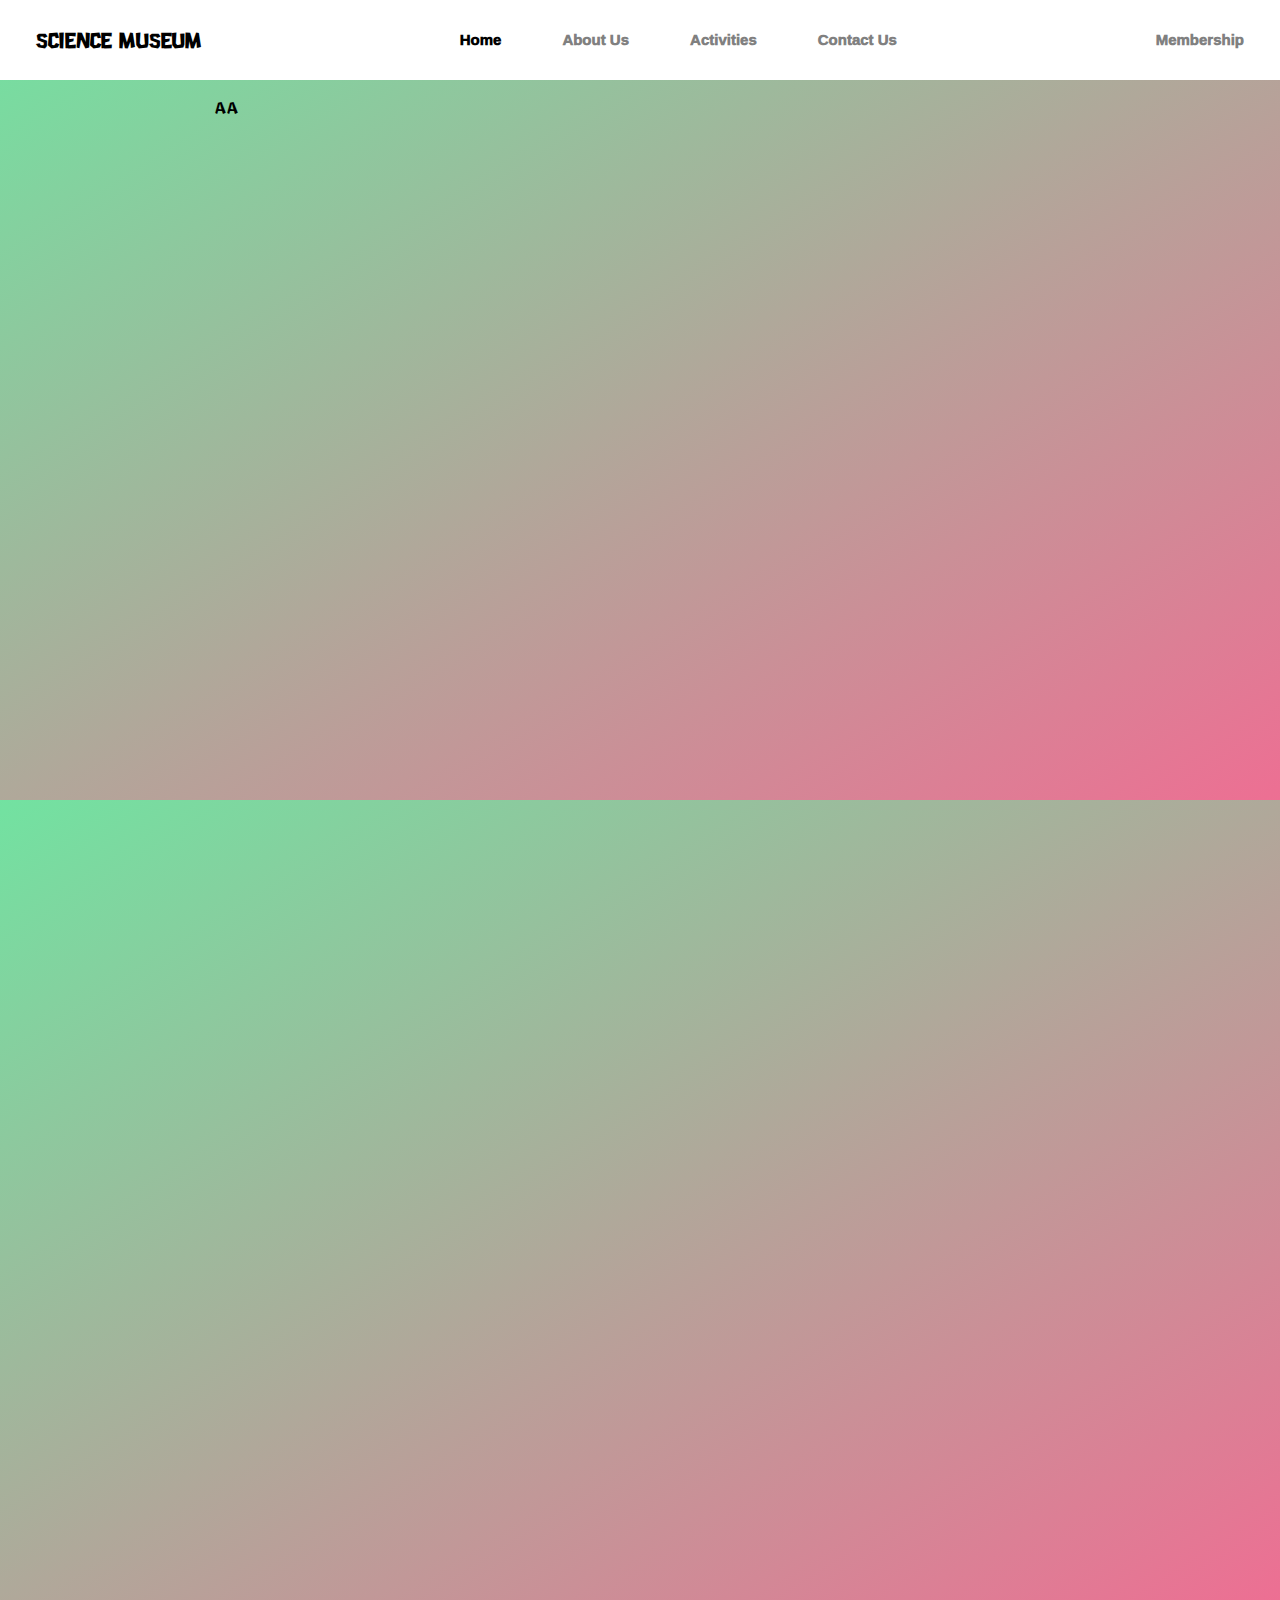
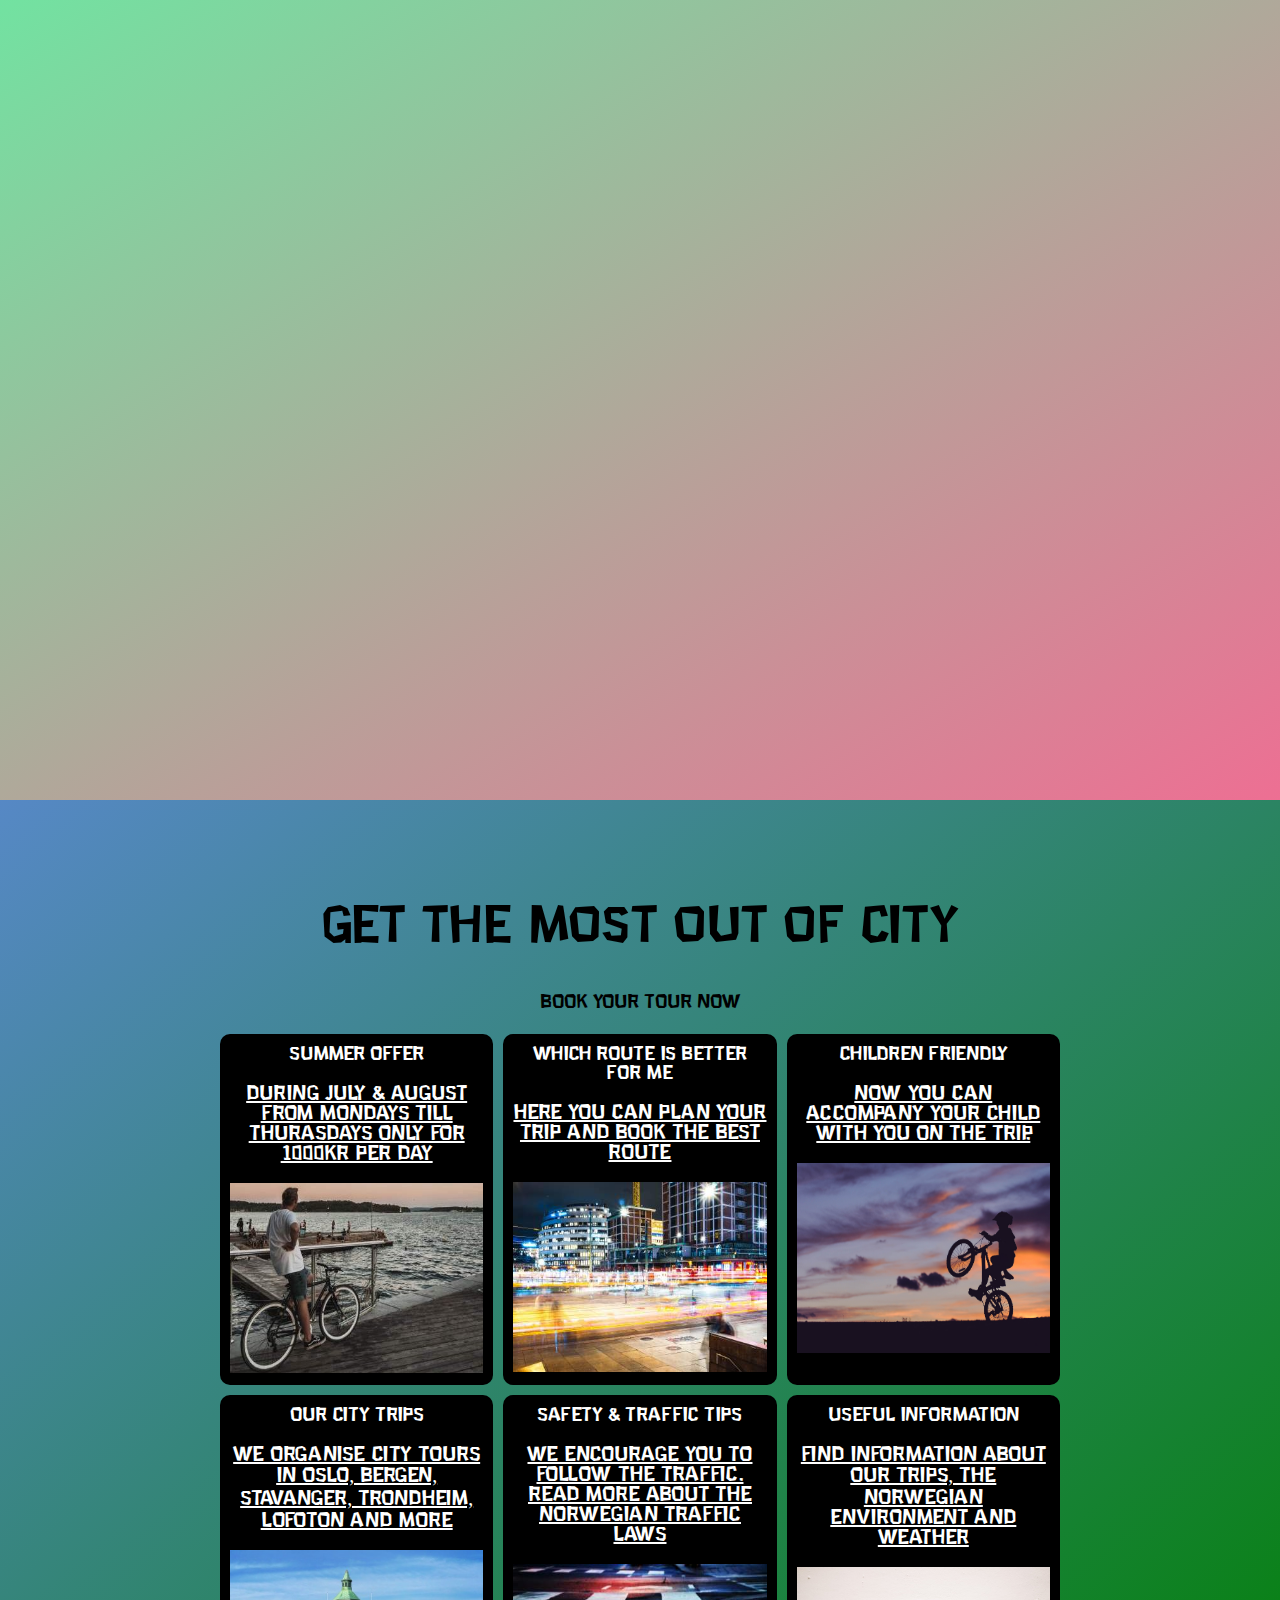
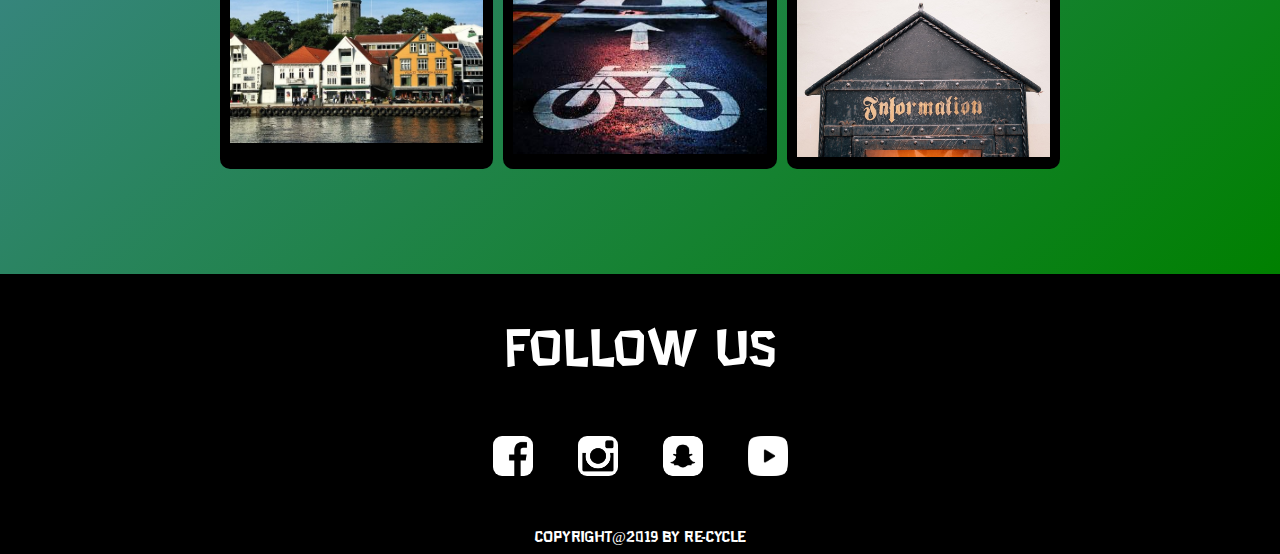
==== index.html @ 3f689591 "first commit" ====
<!DOCTYPE html>
<html lang="en">
	<head>
		<meta charset="UTF-8">
		<meta name="viewport" content="width=device-width, initial-scale=1.0">
		<meta name="keywords" content="Science Museum">
		<meta name="description" content="this is the home webpage for the website of Science Museum">
		<meta name="author" content="mohamed radwan">
		<title>Science Museum</title>
		<link rel="stylesheet" href="css/styles.css">

	</head>
	<body>
		<!-- Nav -->
		<nav class="navbar">
			<a href="#" class="left-items">Science Museum</a>
			<a href="#" class="active_item">Home</a>
			<a href="about.html">About Us</a>
			<a href="activities.html">Activities</a>
			<a href="contact.html">Contact Us</a>
			<a class="right-items" href="routes.html">Membership</a>
		</nav>
		<main>
		<!-- Main Body-->
		<section class="main-welcome">
			<div class="content-wrap">
				aa
			</div>
		</section>
		<section class="main-content-top">
			<div class="content-wrap">
			</div>
		</section>
		<section class="main-content-bottom">
			<div class="content-wrap">
			</div>
		</section>

		<section class="main-programs">
			<div class="content-wrap">
				<h2>Get the most out of city</h2>
				<h3>Book your Tour Now</h3>
				<div class="res-column">
					<div class="columns">
						<h3>Summer Offer</h3>
						<a href="">
							<div>
								<p>During July & August From Mondays till Thurasdays only for 1000kr per day</p>
							</div>

							<img class="home_image" src="img/pictures/discover_oslo.jpg">
						</a>
					</div>
					<div class="columns">
						<h3>Which Route is better for me</h3>
						<a href="">
							<div>
								<p>Here you can plan your trip and book the best route</p>
							</div>
							<img class="home_image" src="img/pictures/oslo.jpg">
						</a>
					</div>
					<div class="columns">
						<h3>Children Friendly</h3>
						<a href="">
							<div>
								<p>Now you can accompany your child with you on the trip.</p>
							</div>

							<img class="home_image" src="img/pictures/child.jpg">
						</a>
					</div>
					<div class="columns">
						<h3>Our City Trips</h3>
						<a href="">
							<div>
								<p>We organise city tours in Oslo, Bergen, Stavanger, Trondheim, Lofoton and more</p>
							</div>

							<img class="home_image" src="img/pictures/stavanger.jpeg">
						</a>
					</div>
					<div class="columns">
						<h3>Safety & Traffic Tips</h3>
						<a href="">
							<div>
								<p>We encourage you to follow the traffic. Read more about the norwegian traffic laws</p>
							</div>
							<img class="home_image" src="img/pictures/bike_lane.jpg">
						</a>
					</div>
					<div class="columns">
						<h3>Useful Information</h3>
						<a href="">
							<div>
								<p>Find information about our trips, the norwegian environment and weather</p>
							</div>
							<img class="home_image" src="img/pictures/info.jpeg">
						</a>
					</div>
				</div>
			</div>
		</section>
		<!-- Footer  -->
		<footer>
			<div class="content-wrap">
				<h2>Follow us</h2>
				<div class="contacts">
					<a href="#"><img class="social_media" src="img/graphics/Social/flogo-RBG-Wht-1024.png"></a>
					<a href="#"><img class="social_media" src="img/graphics/Social/instagram.png"></a>
					<a href="#"><img class="social_media" src="img/graphics/Social/snapchat.png"></a>
					<a href="#"><img class="social_media" src="img/graphics/Social/youtube.png"></a>
				</div>
				<p class="copyright">Copyright@2019 by Re-Cycle</p>
			</div>
		</footer>
	</body>
</html>
---- css/styles.css ----
/* color palette
#ED6F93 - purple
#72E2A1 - Light Green 
#E0C771 - Yellow
#D09C7A - Dark Yellow
#839977 - Dark Green
#403353 - Violet
#FFFFFF - White
#000000 - Black
#808080 - Gray
 */

/* fonts */
@font-face{
	font-family:"science-project";
	src:url("../fonts/SCIEP___.TTF");
}

/* global */
html {
	box-sizing: border-box;
}
body {
	font-family: "science-project";
	margin: 0;
}
h1, h2, h3{

	font-family:"science-project";
	font-weight: 50; 
	margin-top: 0;
	color:#000000;
	opacity: 1;
}
.main_background .content-wrap h1, .main_background .content-wrap h2, .main_background .content-wrap h3 {
	color:#000000;
	margin-top: 50px;
	/*-webkit-text-stroke-width: 1px;
	-webkit-text-stroke-color: #FFFFFF;*/
}

h1 {
	font-size: 80px;
}
h2{
	font-size:50px;
	text-align:center;
}
*, *:before, *:after {
	box-sizing: inherit;
}
a {
	color:#93989C;
}
a:hover {
	color:#FFFFFF;
	text-decoration: none;
}
.default_anchor{
	color:#1314B8;
}
.default_anchor:hover{
	text-decoration: none;
	color:#1314B8;

}
.content-wrap {
	max-width: 950px;
	margin: 0 auto;
	padding: 100px 50px;
	overflow: hidden;
}

/* Nav */
.navbar  {
	text-align: center;
	position: fixed;
	width: 100%;
	height:80px;
	background:#FFFFFF;
	padding:8px;
}
.navbar a {
	display: inline-block;
	padding: 15px 20px;
	text-decoration: none;
	font-weight: 1000;
	font-family: Helvetica;
	color:#808080;
	font-size:15px;
	margin:8px;
}
.navbar .right-items {
	text-align:right;
	float:right;
	color:#808080;

}
.navbar .left-items {
	text-align:left;
	float:left;
	color:#000000;
	font-family:"science-project";
	font-size:20px;

}
.navbar a:hover, .navbar .active_item{
	color:#000000;
}

/*
.background-welcome {
	height:800px;
	background:#000000;
	border:1px solid white;
}

.background-welcome .circle2 {
text-align:center;
border:2px solid #403353;
height:500px;
width:500px;
margin-top:400px;
}
.background-welcome .circle1 {
border:2px solid #ED6F93;
height:30px;
width:30px;
margin-top:450px;
}
.background-welcome .circle3 {
border:2px solid #72E2A1;
height:100px;
width:120px;
margin-top:500px;
}
*/
/*
.background-welcome .circle1, .background-welcome .circle2, .background-welcome .circle3{
display:inline-block;
border-radius:50%;
padding:20px;
-webkit-border-radius: 50%;
-moz-border-radius: 50%;
-webkit-animation-name: example; 
-webkit-animation-duration: 4s; 
animation-name: example;
animation-duration: 10s;
animation-iteration-count: infinite;
}


@-webkit-keyframes example {
0%   {background-color:red; left:0px; top:0px;}
25%  {background-color:yellow; left:200px; top:0px;}
50%  {background-color:blue; left:200px; top:200px;}
75%  {background-color:green; left:0px; top:200px;}
100% {background-color:red; left:0px; top:0px;}
}


@keyframes example {
0%   {opacity:1;}
100% {margin-top:0px; opacity:0; width:0px; height:0px}

} 
 */
/*
.background-welcome .center{
	width:800px;
	margin:auto;
	height:100%;
	background:white;
}
.background-welcome .circle1, .background-welcome .circle2, .background-welcome .circle3 {
	display:inline-block;
	background:yellow;	
	border-radius:50%;
	-webkit-border-radius: 50%;
	-moz-border-radius: 50%;
	-webkit-animation: growUp 7s 1.5s; 
	-moz-animation: growUp 7s 1.5s;
	-ms-animation: growUp 7s 1.5s;
	-o-animation: growUp 7s 1.5s;
	animation: growUp 7s 1.5s;
	animation-iteration-count: infinite;
}
@-webkit-keyframes growUp {   
	0%  { -webkit-transform: scale(0); }
	100% { -webkit-transform: scale(1); }
}

@-moz-keyframes growUp {
	0%  { -moz-transform: scale(0); }
	100% { -moz-transform: scale(1); }
}

@-o-keyframes growUp {
	0%  { -o-transform: scale(0); }
	100% { -o-transform: scale(1); }
}

@-ms-keyframes growUp {
	0%  { -ms-transform: scale(0); }
	100% { -ms-transform: scale(1); }
}

@keyframes growUp {
	0%  { transform: scale(0); }
	100% { transform: scale(1); }
}
*/

.main-welcome, .main-content-top, .main-content-bottom{
	background:linear-gradient(to bottom right , #72E2A1, #ED6F93);
	height:800px;
}

/* header and footer */
header, footer {
	background:#000000;
	color:#586063;
	font-size: 18px;
	text-align:center;
}
footer h2{
	color:#FFFFFF;
}
header {
	padding-top: 30px;
}
footer a{
	font-weight:800;
}
footer .content-wrap{
	height:280px;
	padding:50px;
}
.contacts a {
	padding: 10px;
	display: inline-block;
}
.social_media{
	height:40px;
	width:40px;
	border-radius: 9px;
	margin:10px;
}
.social_media:hover{
	background:green;
	border:1px solid green;
}
.copyright{
	font-size:15px;
	padding-top:15px;
	color:#FFFFFF;
}

/* main background */
.main_background {
	background: url(../img/pictures/bg_image.jpeg) no-repeat center center fixed;
	height:800px;
	-webkit-background-size: cover;
	-moz-background-size: cover;
	-o-background-size: cover;
	background-size: cover;
}
.main_background .content-wrap {
	text-align:left;
}

/* main body */
.columns a:hover{
	color:#FFFFFF;
	text-decoration:none;
}
.columns a {
	color:#FFFFFF;
	text-decoration:underline;
}
.columns h3{
	color:#FFFFFF;
}
#set_space_about_us{
	margin-top:100px;
}
.main-programs .content-wrap p{
	font-size:20px;
}
.home_image, iframe{
	width:100%;
	min-height:190px;
}
.columns{
	background:#000000;	
	padding:10px;
	max-height: 700px;
	min-width:250px;
	margin: 5px;
	max-width:280px;
	justify-content:center;
	border-radius:10px;
}
/* Adjusting the heights of all the divs. References:https://stackoverflow.com/questions/29587980/responsive-equal-height-columns-in-rows-with-css3-html5-only */
.res-column{
	display: flex;
	-webkit-flex-wrap: wrap;
	-ms-flex-wrap: wrap;
	flex-wrap: wrap;
	align-items: stretch;
	justify-content: center;

}
.main-programs {
	/*background: #5688C5;*/
	background-image: linear-gradient(to bottom right , #5688C5, green);
	text-align: center;
}
.main-programs input, .main-programs textarea {
	width: 50%;
	padding: 15px 15px;
	margin: 5px 0;
	border: 2px solid #5688C5;
	font-size: 15px;
	border-radius: 5px;
	color:#000000;
	font-weight:bold;
	background:#FFFFFF;
	max-width:430px;
}
.main-programs input[type="text"]:hover, .main-programs textarea:hover {
	border:2px solid #000000;
}
.main-programs .content-wrap {
	/*background-image: linear-gradient(to bottom right, #5688C5, green);*/
	/*background: #5688C5;*/
	opacity:100%;
}

.main-programs [type="submit"] {
	background:#000000;
	color: #FFFFFF;
	font-size: 20px;
	border:2px solid #000000;

}
.main-programs [type="submit"]:active, .main-programs [type="submit"]:hover {
	border: 2px solid #5688C5;
}

.main-programs input:focus::-webkit-input-placeholder { 
	color:transparent; 
}
.main-programs input:focus:-moz-placeholder { 
	color:transparent; 
}



/* Media queries */
@media (max-width: 600px){
	.main-programs input, .main-programs textarea {
		width: 90%;
	}
	.main_background{
		/*background: url(../img/pictures/background_sm.jpg) no-repeat fixed;
		background-size:100% 100%;*/
	}
}
@media (min-width:601px) and (max-width:1100px) {
	.columns{
		width:40%;
		display:inline-block;

	}
	.main-programs input, .main-programs textarea {
		width: 70%;
	}
	.main_background{
		/*background: url(../img/pictures/background_md.jpg) no-repeat fixed;
		background-size:100% 100%;*/
	}
}
@media (min-width:1101px){
	.columns{
		flex:1;
	}
	.three-column{
		display: flex;
	}
	.main_background{
		/*background: url(../img/pictures/background_lg.jpg) no-repeat fixed;
		background-size:100% 100%;*/
	}
}
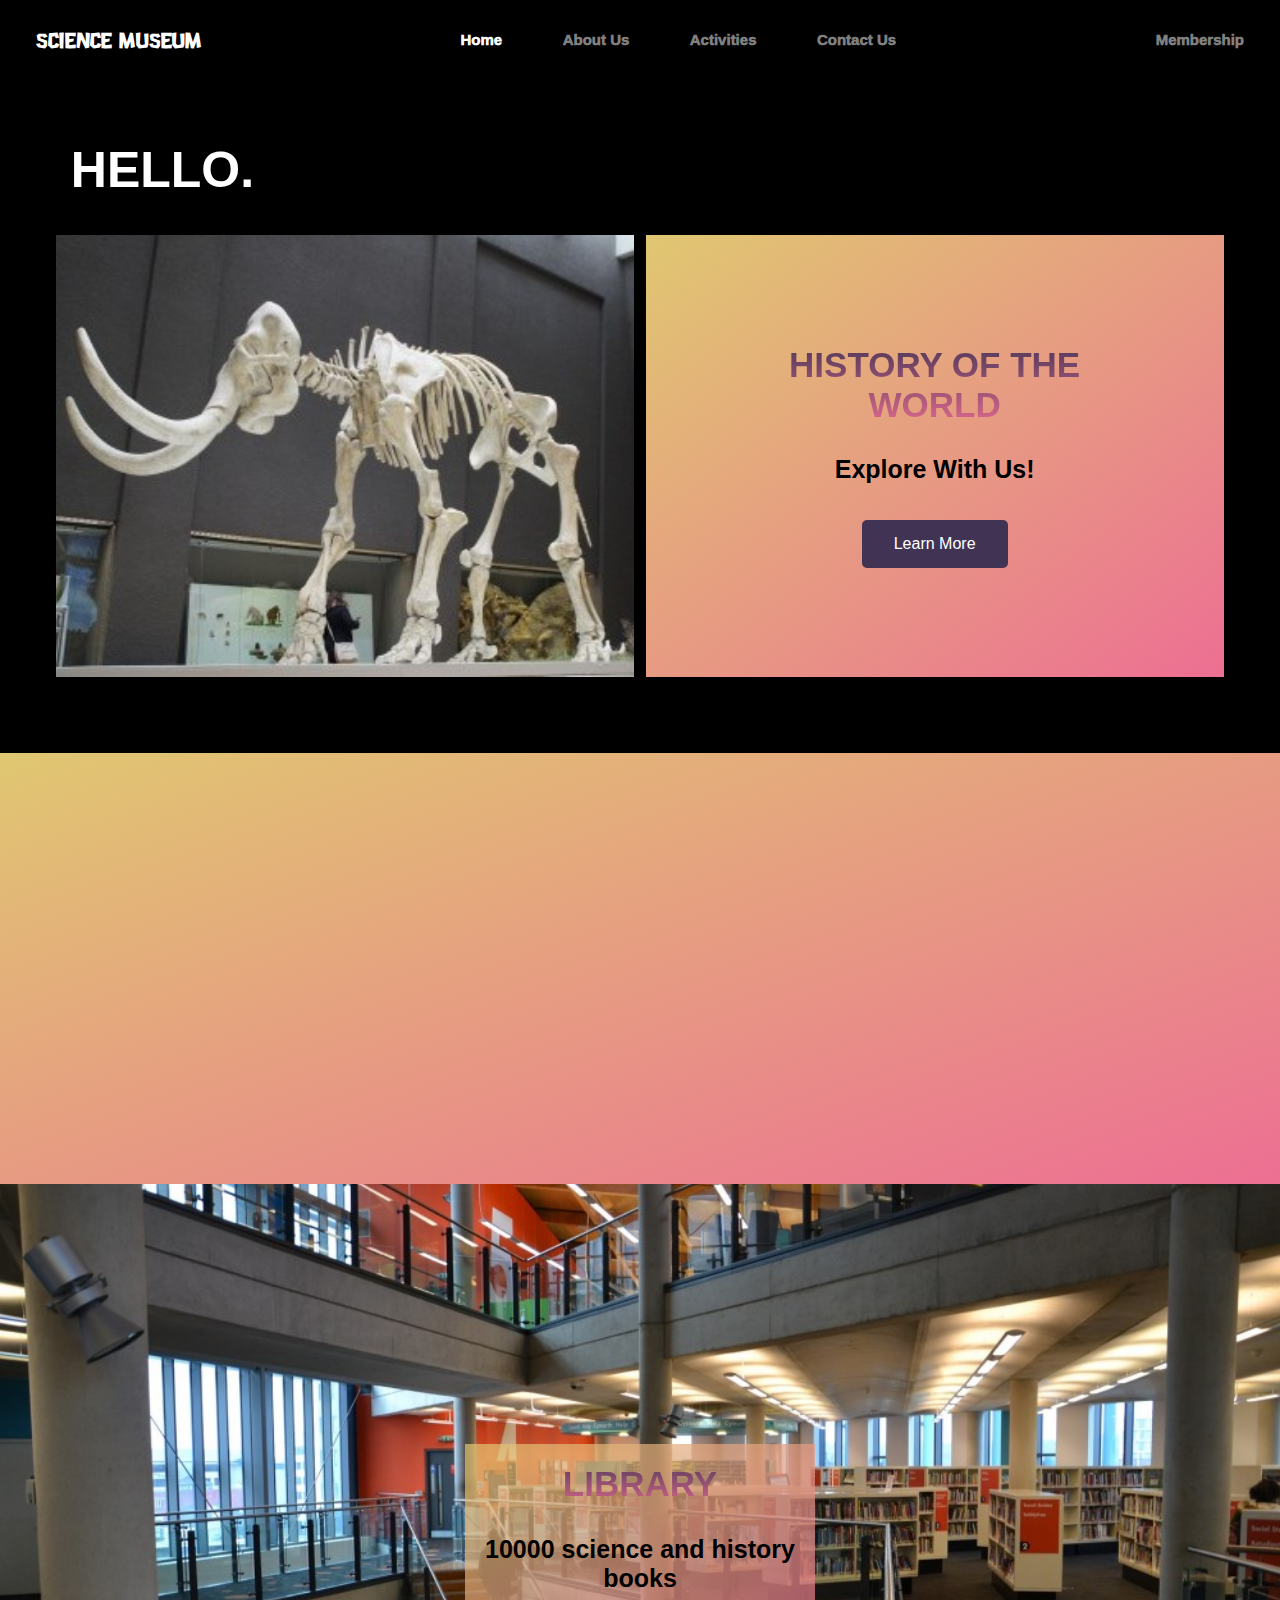
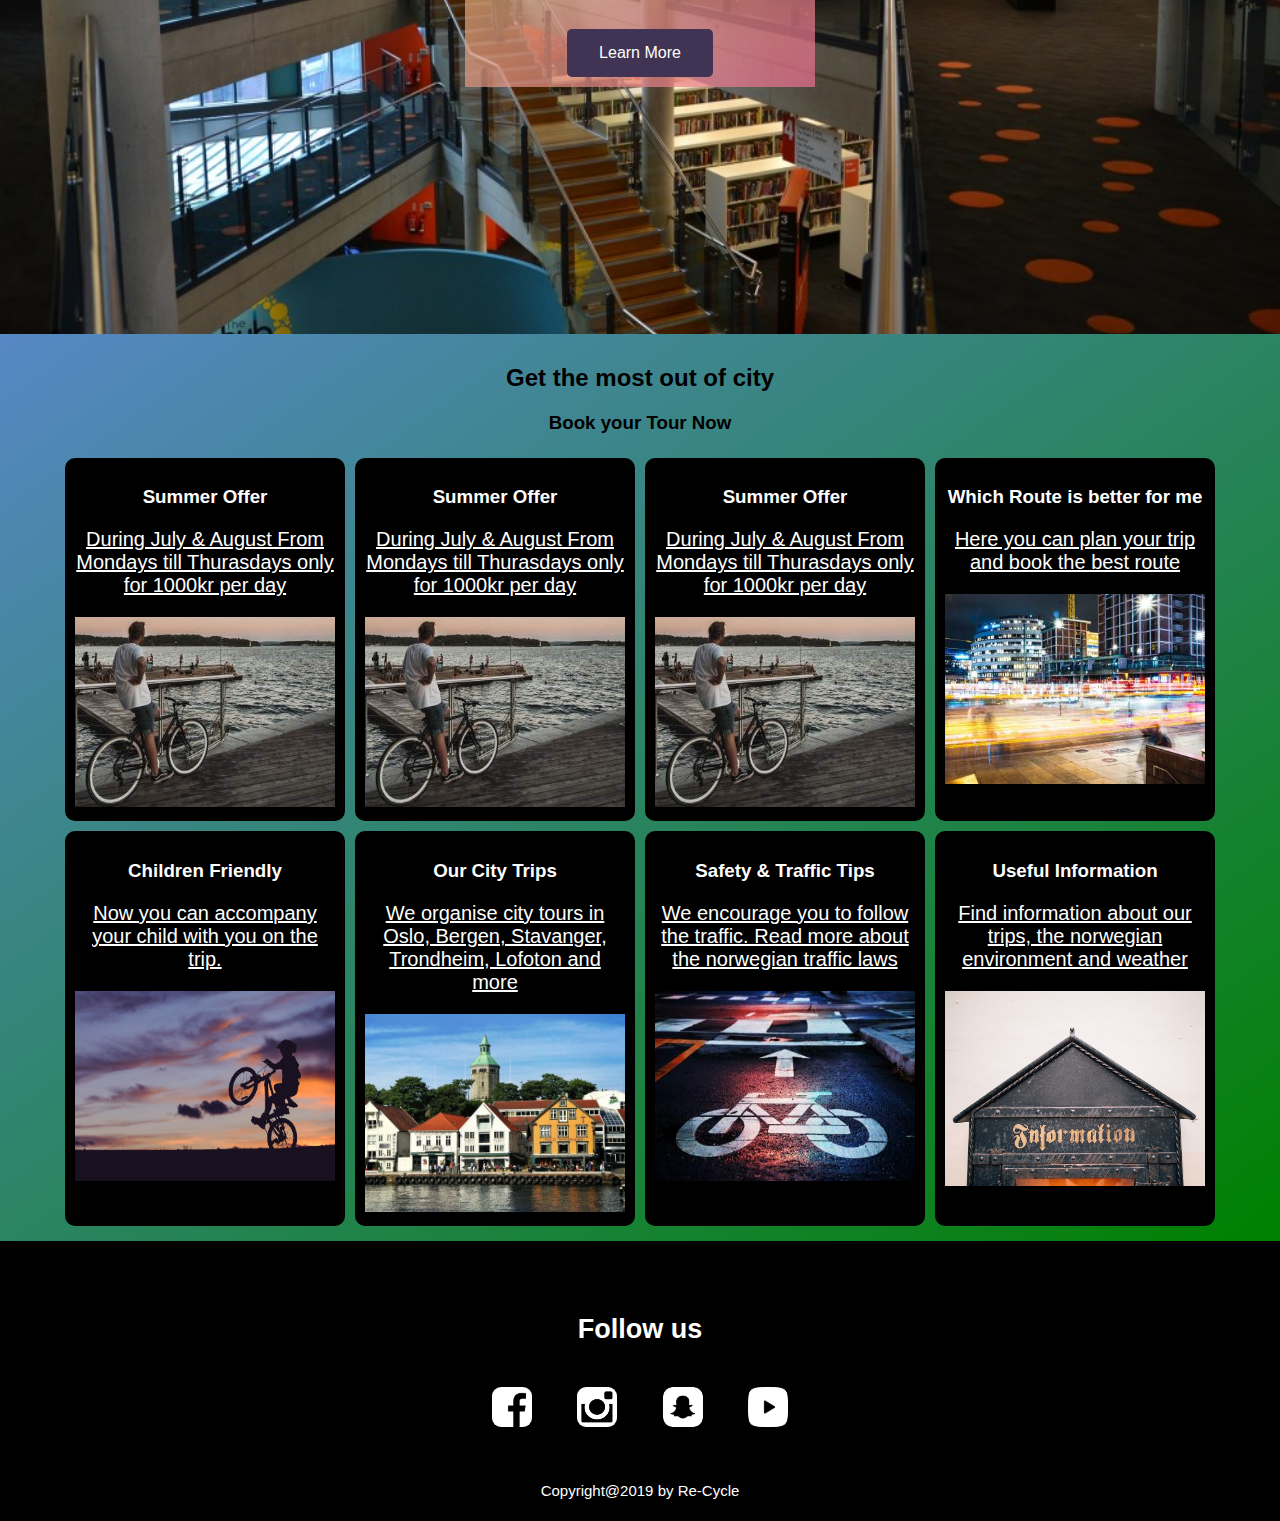
==== commit b5f70c94: "finishing index.html" ====
--- a/index.html
+++ b/index.html
@@ -24,23 +24,91 @@
 		<!-- Main Body-->
 		<section class="main-welcome">
 			<div class="content-wrap">
-				aa
+				<div class="top-top">
+					<h1>HELLO.</h1>
+				</div>
+				<div class="flex-content">
+					<div class="left-top">
+						<img class="left-top-img" src="./img/pictures/mammoth.jpg"alt="mammoth"/>
+					</div>
+					<div class="right-top">
+						<h1>History of the world</h1>
+						<h2>Explore With Us!</h2>
+						<button>Learn More</button>
+					</div>
+				</div>
 			</div>
 		</section>
-		<section class="main-content-top">
+		<section class="main-content-middle">
 			<div class="content-wrap">
+				<div class="flex-content">
+					<div class="hover-top-left left-top">	
+						<div class="hover-text">
+							<h1>History of the world</h1>
+							<h2>Explore With Us!</h2>
+							<button>Learn More</button>
+						</div>
+					</div>
+					<div class="hover-top-right right-top">
+						<div class="hover-text">
+							<h1>History of the world</h1>
+							<h2>Explore With Us!</h2>
+							<button>Learn More</button>
+						</div>
+					</div>
+				</div>	
+				<div class="flex-content">
+					<div class=" hover-bottom-left left-top">	
+						<div class="hover-text">
+							<h1>History of the world</h1>
+							<h2>Explore With Us!</h2>
+							<button>Learn More</button>
+						</div>
+					</div>
+					<div class="hover-bottom-right right-top">					
+						<div class="hover-text">
+							<h1>History of the world</h1>
+							<h2>Explore With Us!</h2>
+							<button>Learn More</button>
+						</div>
+					</div>
+				</div>
 			</div>
 		</section>
 		<section class="main-content-bottom">
 			<div class="content-wrap">
+				<div class="img-banner">
+					<h1>Library</h1>
+					<h2>10000 science and history books</h2>
+					<button>Learn More</button>
+				</div>
 			</div>
 		</section>
-
 		<section class="main-programs">
 			<div class="content-wrap">
 				<h2>Get the most out of city</h2>
 				<h3>Book your Tour Now</h3>
 				<div class="res-column">
+					<div class="columns">
+						<h3>Summer Offer</h3>
+						<a href="">
+							<div>
+								<p>During July & August From Mondays till Thurasdays only for 1000kr per day</p>
+							</div>
+
+							<img class="home_image" src="img/pictures/discover_oslo.jpg">
+						</a>
+					</div>
+					<div class="columns">
+						<h3>Summer Offer</h3>
+						<a href="">
+							<div>
+								<p>During July & August From Mondays till Thurasdays only for 1000kr per day</p>
+							</div>
+
+							<img class="home_image" src="img/pictures/discover_oslo.jpg">
+						</a>
+					</div>
 					<div class="columns">
 						<h3>Summer Offer</h3>
 						<a href="">
--- a/css/styles.css
+++ b/css/styles.css
@@ -15,36 +15,19 @@
 	font-family:"science-project";
 	src:url("../fonts/SCIEP___.TTF");
 }
-
+/* Variables */
+
+:root {
+	--yellow-transparent:rgba(224, 199, 113,0.7);
+	--pink-transparent:rgba(237, 111, 147, 0.7);
+}
 /* global */
 html {
 	box-sizing: border-box;
 }
 body {
-	font-family: "science-project";
+	font-family: "Helvetica";
 	margin: 0;
-}
-h1, h2, h3{
-
-	font-family:"science-project";
-	font-weight: 50; 
-	margin-top: 0;
-	color:#000000;
-	opacity: 1;
-}
-.main_background .content-wrap h1, .main_background .content-wrap h2, .main_background .content-wrap h3 {
-	color:#000000;
-	margin-top: 50px;
-	/*-webkit-text-stroke-width: 1px;
-	-webkit-text-stroke-color: #FFFFFF;*/
-}
-
-h1 {
-	font-size: 80px;
-}
-h2{
-	font-size:50px;
-	text-align:center;
 }
 *, *:before, *:after {
 	box-sizing: inherit;
@@ -65,10 +48,9 @@
 
 }
 .content-wrap {
-	max-width: 950px;
+	max-width: 1200px;
 	margin: 0 auto;
-	padding: 100px 50px;
-	overflow: hidden;
+	padding: 10px 10px;
 }
 
 /* Nav */
@@ -77,7 +59,7 @@
 	position: fixed;
 	width: 100%;
 	height:80px;
-	background:#FFFFFF;
+	background:#000000;
 	padding:8px;
 }
 .navbar a {
@@ -99,121 +81,176 @@
 .navbar .left-items {
 	text-align:left;
 	float:left;
-	color:#000000;
+	color:#FFFFFF;
 	font-family:"science-project";
 	font-size:20px;
-
 }
 .navbar a:hover, .navbar .active_item{
+	color:#FFFFFF;
+}
+
+
+/* color palette
+#ED6F93 - purple
+#72E2A1 - Light Green 
+#E0C771 - Yellow
+#D09C7A - Dark Yellow
+#839977 - Dark Green
+#403353 - Violet
+#FFFFFF - White
+#000000 - Black
+#808080 - Gray
+ */
+
+
+
+/* main-welcome section */
+.main-welcome{
+	background:#000000;
+	padding-bottom:60px;
+}
+.main-welcome .content-wrap {
+	background:#000000;	
+	padding:10px;
+	padding-top:120px;
+
+}
+.main-welcome .content-wrap .flex-content, .main-content-middle .content-wrap .flex-content {
+	display:flex;
+}
+.main-welcome .content-wrap .top-top {
+	margin:0.49%;	
+	background:000000;
+	max-height:200px;
+	width:99%;
+}
+.left-top {
+	background:linear-gradient(to bottom right , #E0C771, #ED6F93);
+	width:49%;
+	float:left;
+	margin:0.49%;
+	margin-top:0;
+}
+.right-top {
+	background:linear-gradient(to bottom right , #E0C771, #ED6F93);
+	width:49%;
+	float:right;
+	margin:0.49%;
+	margin-top:0;
+	text-align:center;
+}
+.main-welcome .content-wrap .top-top h1{
+	padding:15px;
+	font-size:50px;
+	margin:0px;
+	color:#FFFFFF;
+	font-family:Helvetica;
+	font-weight:bold;
+	padding-bottom:30px;
+
+}
+.main-welcome .content-wrap .top-top h2, .main-welcome .content-wrap .right-top h2, .main-content-bottom .content-wrap .img-banner h2, .hover-text h2 {
+	font-size:25px;
+	text-align:center;
+	font-family:Helvetica;
+	font-weight:bold;
+	padding-bottom:15px;
+}
+.main-welcome .content-wrap .top-top h2{
+	color:#FFFFFF;
+}
+
+.main-welcome .content-wrap .right-top h2, .main-content-botttom .content-wrap .img-banner h2{
 	color:#000000;
 }
 
-/*
-.background-welcome {
-	height:800px;
-	background:#000000;
-	border:1px solid white;
-}
-
-.background-welcome .circle2 {
-text-align:center;
-border:2px solid #403353;
-height:500px;
-width:500px;
-margin-top:400px;
-}
-.background-welcome .circle1 {
-border:2px solid #ED6F93;
-height:30px;
-width:30px;
-margin-top:450px;
-}
-.background-welcome .circle3 {
-border:2px solid #72E2A1;
-height:100px;
-width:120px;
-margin-top:500px;
-}
-*/
-/*
-.background-welcome .circle1, .background-welcome .circle2, .background-welcome .circle3{
-display:inline-block;
-border-radius:50%;
-padding:20px;
--webkit-border-radius: 50%;
--moz-border-radius: 50%;
--webkit-animation-name: example; 
--webkit-animation-duration: 4s; 
-animation-name: example;
-animation-duration: 10s;
-animation-iteration-count: infinite;
-}
-
-
-@-webkit-keyframes example {
-0%   {background-color:red; left:0px; top:0px;}
-25%  {background-color:yellow; left:200px; top:0px;}
-50%  {background-color:blue; left:200px; top:200px;}
-75%  {background-color:green; left:0px; top:200px;}
-100% {background-color:red; left:0px; top:0px;}
-}
-
-
-@keyframes example {
-0%   {opacity:1;}
-100% {margin-top:0px; opacity:0; width:0px; height:0px}
-
-} 
- */
-/*
-.background-welcome .center{
-	width:800px;
+.left-top-img, .middle-img {
+	width:100%;
+	height:100%
+}
+
+.main-welcome .content-wrap .right-top h1, .main-content-bottom .content-wrap .img-banner h1, .hover-text h1{
+	font-family:Helvetica;
+	font-size:35px;
+	vertical-align:middle;
+	text-transform:uppercase;
+	font-weight:bold;
+	text-align:center;
 	margin:auto;
-	height:100%;
-	background:white;
-}
-.background-welcome .circle1, .background-welcome .circle2, .background-welcome .circle3 {
-	display:inline-block;
-	background:yellow;	
-	border-radius:50%;
-	-webkit-border-radius: 50%;
-	-moz-border-radius: 50%;
-	-webkit-animation: growUp 7s 1.5s; 
-	-moz-animation: growUp 7s 1.5s;
-	-ms-animation: growUp 7s 1.5s;
-	-o-animation: growUp 7s 1.5s;
-	animation: growUp 7s 1.5s;
-	animation-iteration-count: infinite;
-}
-@-webkit-keyframes growUp {   
-	0%  { -webkit-transform: scale(0); }
-	100% { -webkit-transform: scale(1); }
-}
-
-@-moz-keyframes growUp {
-	0%  { -moz-transform: scale(0); }
-	100% { -moz-transform: scale(1); }
-}
-
-@-o-keyframes growUp {
-	0%  { -o-transform: scale(0); }
-	100% { -o-transform: scale(1); }
-}
-
-@-ms-keyframes growUp {
-	0%  { -ms-transform: scale(0); }
-	100% { -ms-transform: scale(1); }
-}
-
-@keyframes growUp {
-	0%  { transform: scale(0); }
-	100% { transform: scale(1); }
-}
-*/
-
-.main-welcome, .main-content-top, .main-content-bottom{
-	background:linear-gradient(to bottom right , #72E2A1, #ED6F93);
-	height:800px;
+	padding:10px;
+	background: -webkit-linear-gradient(#403353, #ED6F93);
+  	-webkit-background-clip: text;
+  	-webkit-text-fill-color: transparent;
+}
+button {
+	background-color: #403353;
+  	border: none;
+  	color: white;
+  	padding: 15px 32px;
+  	text-align: center;
+  	text-decoration: none;
+  	display: inline-block;
+  	font-size: 16px;
+	border-radius:5px;	
+}
+button:hover {
+	background-color:#ED6F93;
+}
+
+/* main-content-middle section */
+.main-content-middle {
+	background: linear-gradient(to bottom right , #E0C771, #ED6F93);
+}
+.hover-top-left, .hover-bottom-left, .hover-bottom-right, .hover-top-right {
+	background: url(../img/images/andrew-ruiz-348421.jpg) no-repeat center center; 
+	-webkit-background-size: cover;
+  	-moz-background-size: cover;
+  	-o-background-size: cover;
+  	background-size: cover;		
+	min-height:200px;
+	min-width:200px;
+}
+.hover-text {
+	text-align:center;
+	display:none;
+}
+.hover-top-left:hover, .hover-bottom-left:hover, .hover-bottom-right:hover, .hover-top-right:hover {
+	background:linear-gradient(to bottom right , #E0C771, #ED6F93);
+}
+.hover-top-left:hover .hover-text {
+	opacity:1;
+	display:block;
+}
+.hover-bottom-left:hover .hover-text {
+	opacity:1;
+	display:block;
+}
+.hover-bottom-right:hover .hover-text {
+	opacity:1;
+	display:block;
+}
+.hover-top-right:hover .hover-text {
+	opacity:1;
+	display:block;
+}
+/* main-content-bottom section */
+.main-content-bottom {
+	min-height:750px;
+	background-color:#FFFFFF;
+	background: url(../img/images/library.jpg) no-repeat center center; 
+	-webkit-background-size: cover;
+  	-moz-background-size: cover;
+  	-o-background-size: cover;
+  	background-size: cover;
+}
+.img-banner {
+	background:linear-gradient(to bottom right , var(--yellow-transparent), var(--pink-transparent));
+	/*background:var(--Pink-transparent);*/
+	max-width:350px;
+	padding:10px;
+	margin:auto;
+	margin-top:250px;
+	text-align:center;
 }
 
 /* header and footer */
@@ -257,14 +294,6 @@
 }
 
 /* main background */
-.main_background {
-	background: url(../img/pictures/bg_image.jpeg) no-repeat center center fixed;
-	height:800px;
-	-webkit-background-size: cover;
-	-moz-background-size: cover;
-	-o-background-size: cover;
-	background-size: cover;
-}
 .main_background .content-wrap {
 	text-align:left;
 }
@@ -332,8 +361,6 @@
 	border:2px solid #000000;
 }
 .main-programs .content-wrap {
-	/*background-image: linear-gradient(to bottom right, #5688C5, green);*/
-	/*background: #5688C5;*/
 	opacity:100%;
 }
 
@@ -355,19 +382,35 @@
 	color:transparent; 
 }
 
-
-
 /* Media queries */
 @media (max-width: 600px){
 	.main-programs input, .main-programs textarea {
 		width: 90%;
 	}
-	.main_background{
-		/*background: url(../img/pictures/background_sm.jpg) no-repeat fixed;
-		background-size:100% 100%;*/
+	.main-welcome .content-wrap .flex-content .right-top, .main-welcome .content-wrap .flex-content .left-top, .main-content-middle .content-wrap .flex-content .right-top, .main-content-middle .content-wrap .flex-content .left-top {
+		display: flex;
+  		flex-direction: column;
+  		flex-basis: 100%;
+		min-width:200px;
+		min-height:200px;
+	}
+	.main-welcome .content-wrap .flex-content .right-top {
+		padding:50px;
+	}
+	.main-welcome{
+		min-height:750px;
+	}
+	.main-welcome .content-wrap .flex-content, .main-content-middle .content-wrap .flex-content {
+		display: flex;
+  		flex-direction: row;
+  		flex-wrap: wrap;
+  		width: 100%;
 	}
 }
 @media (min-width:601px) and (max-width:1100px) {
+	.main-welcome .content-wrap .flex-content .right-top,.main-welcome .content-wrap .flex-content .left-top {
+		flex:1;
+	}	
 	.columns{
 		width:40%;
 		display:inline-block;
@@ -377,20 +420,16 @@
 		width: 70%;
 	}
 	.main_background{
-		/*background: url(../img/pictures/background_md.jpg) no-repeat fixed;
-		background-size:100% 100%;*/
 	}
 }
 @media (min-width:1101px){
+	.main-welcome .content-wrap .flex-content .right-top {
+		padding:100px;
+	}
 	.columns{
 		flex:1;
 	}
 	.three-column{
 		display: flex;
 	}
-	.main_background{
-		/*background: url(../img/pictures/background_lg.jpg) no-repeat fixed;
-		background-size:100% 100%;*/
-	}
-}
-
+} 
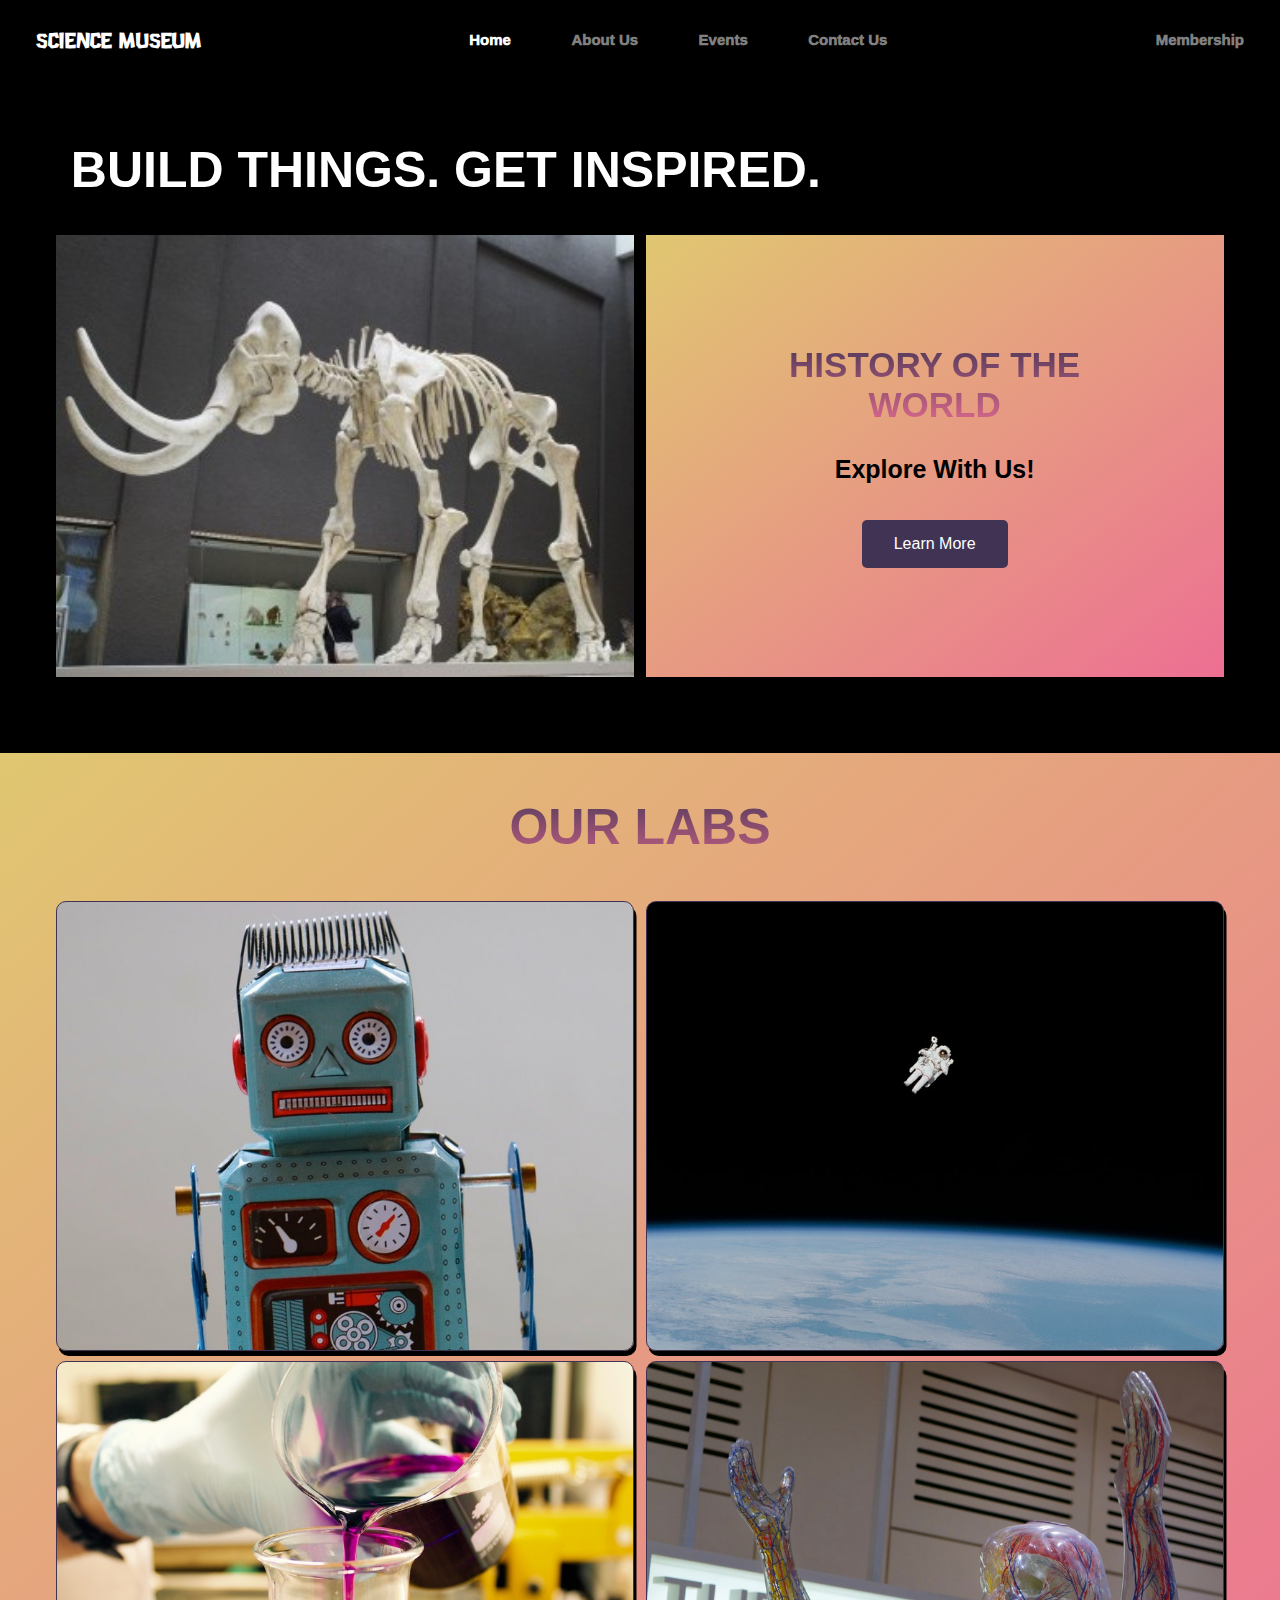
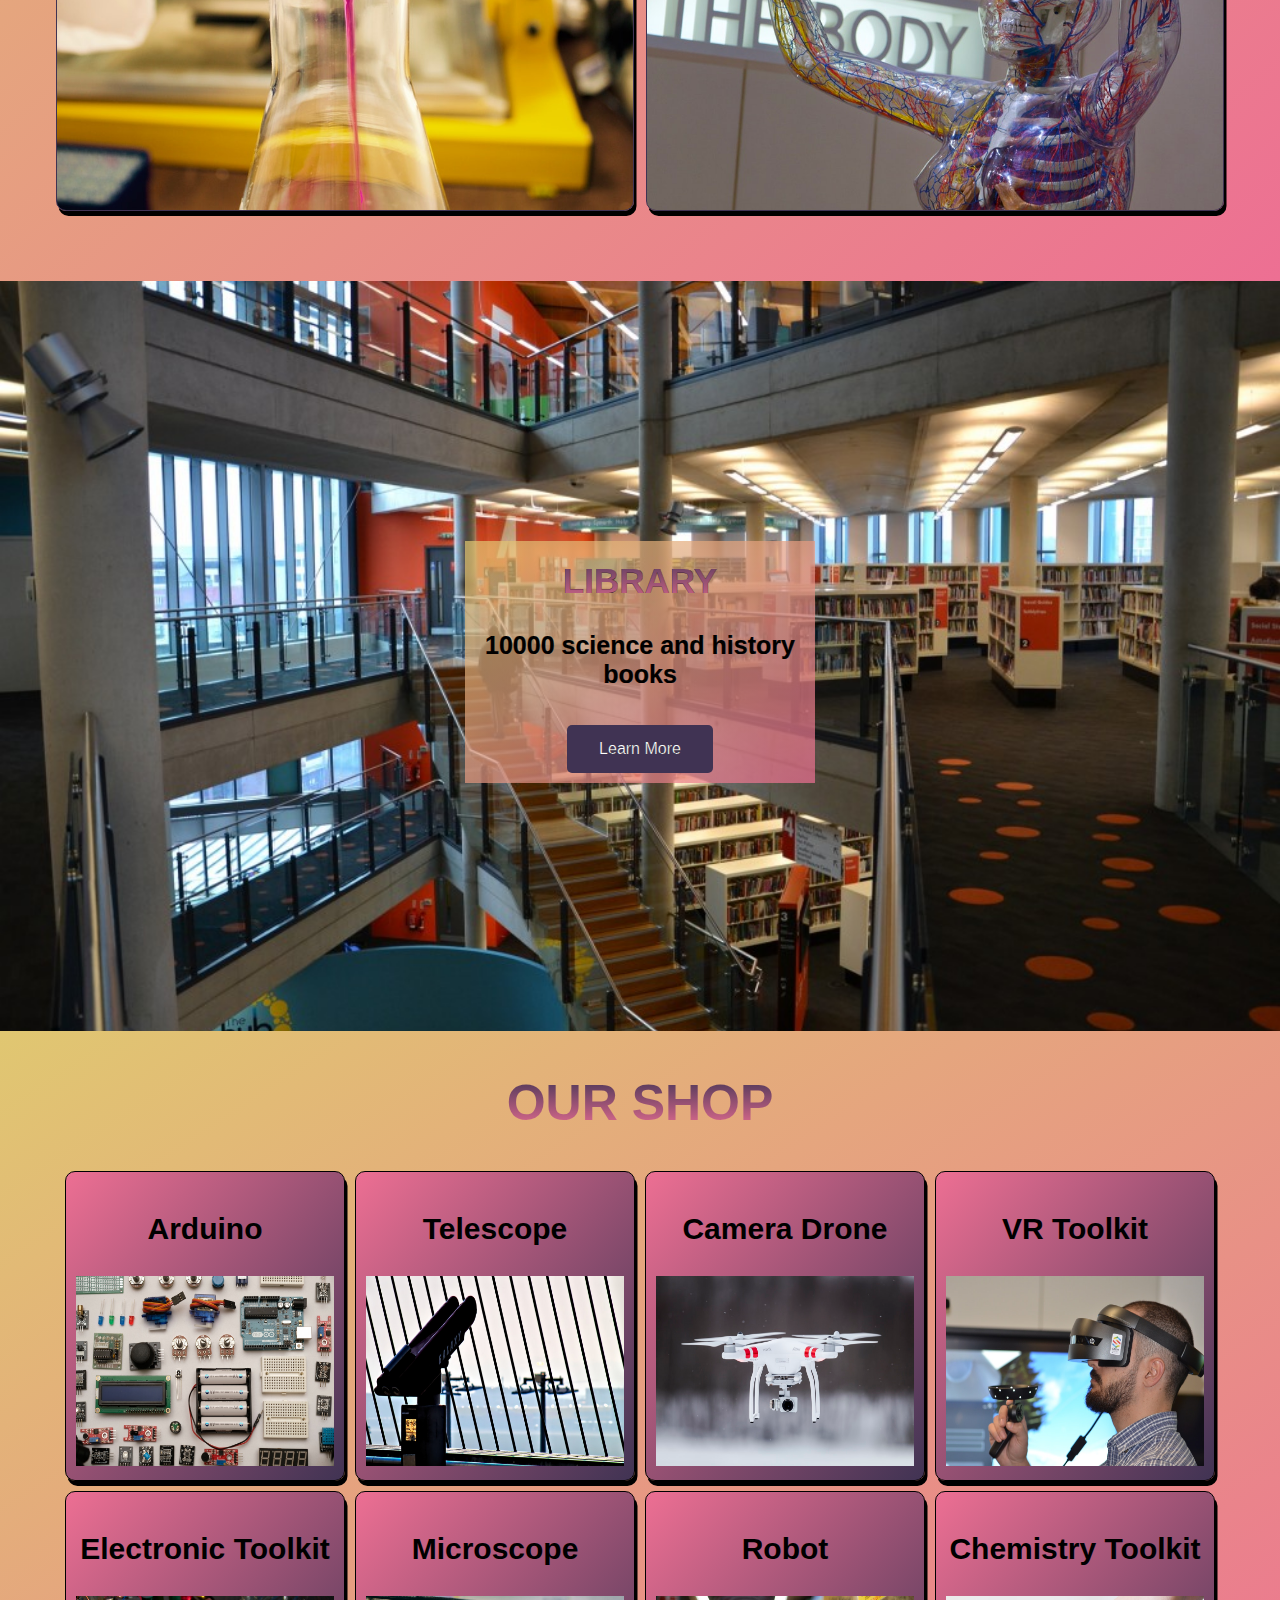
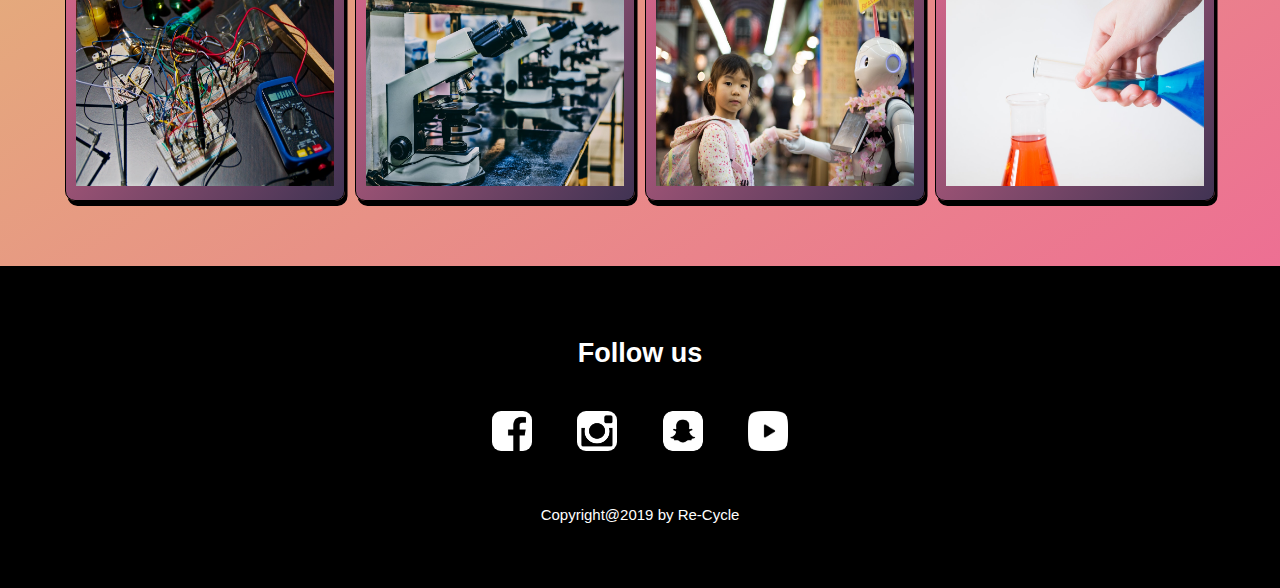
==== commit 907a2bc4: "add contacts and members" ====
--- a/index.html
+++ b/index.html
@@ -16,16 +16,16 @@
 			<a href="#" class="left-items">Science Museum</a>
 			<a href="#" class="active_item">Home</a>
 			<a href="about.html">About Us</a>
-			<a href="activities.html">Activities</a>
+			<a href="events.html">Events</a>
 			<a href="contact.html">Contact Us</a>
-			<a class="right-items" href="routes.html">Membership</a>
+			<a class="right-items" href="membership.html">Membership</a>
 		</nav>
 		<main>
 		<!-- Main Body-->
 		<section class="main-welcome">
 			<div class="content-wrap">
 				<div class="top-top">
-					<h1>HELLO.</h1>
+					<h1>BUILD THINGS. GET INSPIRED.</h1>
 				</div>
 				<div class="flex-content">
 					<div class="left-top">
@@ -41,34 +41,37 @@
 		</section>
 		<section class="main-content-middle">
 			<div class="content-wrap">
+				<div class="main-content-middle-top">
+					<h1>OUR LABS</h1>
+				</div>
 				<div class="flex-content">
 					<div class="hover-top-left left-top">	
 						<div class="hover-text">
-							<h1>History of the world</h1>
-							<h2>Explore With Us!</h2>
+							<h1>Robotics Lab</h1>
+							<h2>Curious about Technology and robotics! Here you can build your robots using simple elements.</h2>
 							<button>Learn More</button>
 						</div>
 					</div>
 					<div class="hover-top-right right-top">
 						<div class="hover-text">
-							<h1>History of the world</h1>
-							<h2>Explore With Us!</h2>
+							<h1>Space Lab</h1>
+							<h2>Interested to explore the space with us. Join us and try our simulator space craft and shuttles.</h2>
 							<button>Learn More</button>
 						</div>
 					</div>
 				</div>	
 				<div class="flex-content">
-					<div class=" hover-bottom-left left-top">	
+					<div class="hover-bottom-left left-top">	
 						<div class="hover-text">
-							<h1>History of the world</h1>
-							<h2>Explore With Us!</h2>
+							<h1>Chemistry Lab</h1>
+							<h2>Chemists say if you don't have a solution, Make one up.Enjoy the fun with us and building products from scratch.</h2>
 							<button>Learn More</button>
 						</div>
 					</div>
 					<div class="hover-bottom-right right-top">					
 						<div class="hover-text">
-							<h1>History of the world</h1>
-							<h2>Explore With Us!</h2>
+							<h1>Biology Lab</h1>
+							<h2>Enjoy our fun biology experiments. Let's explore Breed bacteria, research microscopic creatures.</h2>
 							<button>Learn More</button>
 						</div>
 					</div>
@@ -86,84 +89,75 @@
 		</section>
 		<section class="main-programs">
 			<div class="content-wrap">
-				<h2>Get the most out of city</h2>
-				<h3>Book your Tour Now</h3>
+				<h1>OUR SHOP</h1>
 				<div class="res-column">
 					<div class="columns">
-						<h3>Summer Offer</h3>
+						<h3>Arduino</h3>
 						<a href="">
 							<div>
-								<p>During July & August From Mondays till Thurasdays only for 1000kr per day</p>
 							</div>
 
-							<img class="home_image" src="img/pictures/discover_oslo.jpg">
+							<img class="home_image" src="img/images/arduino.jpeg">
 						</a>
 					</div>
 					<div class="columns">
-						<h3>Summer Offer</h3>
+						<h3>Telescope</h3>
 						<a href="">
 							<div>
-								<p>During July & August From Mondays till Thurasdays only for 1000kr per day</p>
 							</div>
-
-							<img class="home_image" src="img/pictures/discover_oslo.jpg">
+							<img class="home_image" src="img/images/telescope.jpeg">
 						</a>
 					</div>
 					<div class="columns">
-						<h3>Summer Offer</h3>
+						<h3>Camera Drone</h3>
 						<a href="">
 							<div>
-								<p>During July & August From Mondays till Thurasdays only for 1000kr per day</p>
 							</div>
 
-							<img class="home_image" src="img/pictures/discover_oslo.jpg">
+							<img class="home_image" src="img/images/drone.jpeg">
 						</a>
 					</div>
 					<div class="columns">
-						<h3>Which Route is better for me</h3>
+						<h3>VR Toolkit</h3>
 						<a href="">
 							<div>
-								<p>Here you can plan your trip and book the best route</p>
 							</div>
-							<img class="home_image" src="img/pictures/oslo.jpg">
+							<img class="home_image" src="img/images/vr.jpeg">
 						</a>
 					</div>
 					<div class="columns">
-						<h3>Children Friendly</h3>
+						<h3>Electronic Toolkit</h3>
 						<a href="">
 							<div>
-								<p>Now you can accompany your child with you on the trip.</p>
 							</div>
 
-							<img class="home_image" src="img/pictures/child.jpg">
+							<img class="home_image" src="img/images/electronic.jpeg">
 						</a>
 					</div>
 					<div class="columns">
-						<h3>Our City Trips</h3>
+						<h3>Microscope</h3>
 						<a href="">
 							<div>
-								<p>We organise city tours in Oslo, Bergen, Stavanger, Trondheim, Lofoton and more</p>
 							</div>
 
-							<img class="home_image" src="img/pictures/stavanger.jpeg">
+							<img class="home_image" src="img/images/microscope.jpeg">
 						</a>
 					</div>
 					<div class="columns">
-						<h3>Safety & Traffic Tips</h3>
+						<h3>Robot</h3>
 						<a href="">
 							<div>
-								<p>We encourage you to follow the traffic. Read more about the norwegian traffic laws</p>
 							</div>
-							<img class="home_image" src="img/pictures/bike_lane.jpg">
+							<img class="home_image" src="img/images/robot2.jpeg">
 						</a>
 					</div>
 					<div class="columns">
-						<h3>Useful Information</h3>
+						<h3>Chemistry Toolkit</h3>
 						<a href="">
-							<div>
-								<p>Find information about our trips, the norwegian environment and weather</p>
+							<div class="shop-img-text">
+								<p>Safe equipments and chemicals to be used at home</p>
 							</div>
-							<img class="home_image" src="img/pictures/info.jpeg">
+							<img class="home_image" src="img/images/chemicals.jpeg">
 						</a>
 					</div>
 				</div>
--- a/css/styles.css
+++ b/css/styles.css
@@ -18,9 +18,19 @@
 /* Variables */
 
 :root {
-	--yellow-transparent:rgba(224, 199, 113,0.7);
-	--pink-transparent:rgba(237, 111, 147, 0.7);
-}
+	--yellow-transparent: rgba(224, 199, 113,0.7);
+	--pink-transparent: rgba(237, 111, 147, 0.7);	
+	--purple: #ED6F93;
+	--lightGreen: #72E2A1;
+	--yellow: #E0C771;
+	--darkYellow: #D09C7A;
+	--darkGreen: #839977;
+	--violet: #403353;
+	--white: #FFFFFF;
+	--black: #000000; 
+	--grey: #808080;
+}
+
 /* global */
 html {
 	box-sizing: border-box;
@@ -139,16 +149,18 @@
 	margin-top:0;
 	text-align:center;
 }
-.main-welcome .content-wrap .top-top h1{
+.top-top h1, .main-content-middle-top h1{
 	padding:15px;
 	font-size:50px;
 	margin:0px;
-	color:#FFFFFF;
 	font-family:Helvetica;
 	font-weight:bold;
 	padding-bottom:30px;
 
 }
+.top-top h1 {
+	color:#FFFFFF;	
+}
 .main-welcome .content-wrap .top-top h2, .main-welcome .content-wrap .right-top h2, .main-content-bottom .content-wrap .img-banner h2, .hover-text h2 {
 	font-size:25px;
 	text-align:center;
@@ -156,9 +168,6 @@
 	font-weight:bold;
 	padding-bottom:15px;
 }
-.main-welcome .content-wrap .top-top h2{
-	color:#FFFFFF;
-}
 
 .main-welcome .content-wrap .right-top h2, .main-content-botttom .content-wrap .img-banner h2{
 	color:#000000;
@@ -168,7 +177,6 @@
 	width:100%;
 	height:100%
 }
-
 .main-welcome .content-wrap .right-top h1, .main-content-bottom .content-wrap .img-banner h1, .hover-text h1{
 	font-family:Helvetica;
 	font-size:35px;
@@ -179,78 +187,102 @@
 	margin:auto;
 	padding:10px;
 	background: -webkit-linear-gradient(#403353, #ED6F93);
-  	-webkit-background-clip: text;
-  	-webkit-text-fill-color: transparent;
+	-webkit-background-clip: text;
+	-webkit-text-fill-color: transparent;
 }
 button {
 	background-color: #403353;
-  	border: none;
-  	color: white;
-  	padding: 15px 32px;
-  	text-align: center;
-  	text-decoration: none;
-  	display: inline-block;
-  	font-size: 16px;
+	border: none;
+	color: white;
+	padding: 15px 32px;
+	text-align: center;
+	text-decoration: none;
+	display: inline-block;
+	font-size: 16px;
 	border-radius:5px;	
 }
 button:hover {
 	background-color:#ED6F93;
+	color:#000000;
 }
 
 /* main-content-middle section */
-.main-content-middle {
+.main-content-middle, .main-programs {
 	background: linear-gradient(to bottom right , #E0C771, #ED6F93);
+	padding-bottom:50px;
+	text-align:center;
+}
+.main-content-middle-top {
+	margin:auto;
+	text-align:center;
+	margin-top:20px;
+	margin-bottom:15px;	
+}
+.main-content-middle-top h1, .main-programs h1, .main-body h1{	
+	background: -webkit-linear-gradient(#403353, #ED6F93);
+	-webkit-background-clip: text;
+	-webkit-text-fill-color: transparent;
+	font-size:50px;
+}
+.hover-bottom-left {
+	background: url(../img/images/chemistry.jpeg) no-repeat center center; 
+}
+.hover-bottom-right {
+	background: url(../img/images/anatomy.jpeg) no-repeat center center; 
+}
+.hover-top-right {
+	background: url(../img/images/space.jpeg) no-repeat center center; 
+}
+.hover-top-left {
+	background: url(../img/images/robot3.jpeg) no-repeat center center; 
 }
 .hover-top-left, .hover-bottom-left, .hover-bottom-right, .hover-top-right {
-	background: url(../img/images/andrew-ruiz-348421.jpg) no-repeat center center; 
+	border:1px solid #403353;
+	box-shadow: 2.5px 5px;
 	-webkit-background-size: cover;
-  	-moz-background-size: cover;
-  	-o-background-size: cover;
-  	background-size: cover;		
-	min-height:200px;
+	-moz-background-size: cover;
+	-o-background-size: cover;
+	background-size: cover;		
+	min-height:450px;
 	min-width:200px;
+	border-radius:10px;
+	margin-bottom:10px;
 }
 .hover-text {
 	text-align:center;
 	display:none;
+	padding:20px;
 }
 .hover-top-left:hover, .hover-bottom-left:hover, .hover-bottom-right:hover, .hover-top-right:hover {
 	background:linear-gradient(to bottom right , #E0C771, #ED6F93);
-}
-.hover-top-left:hover .hover-text {
+	transform: rotateY(180deg);
+	transition: transform 500ms linear;
+	box-shadow: 0px 0px;
+}
+.hover-top-left:hover .hover-text, .hover-bottom-left:hover .hover-text, .hover-bottom-right:hover .hover-text, .hover-top-right:hover .hover-text {	
 	opacity:1;
 	display:block;
-}
-.hover-bottom-left:hover .hover-text {
-	opacity:1;
-	display:block;
-}
-.hover-bottom-right:hover .hover-text {
-	opacity:1;
-	display:block;
-}
-.hover-top-right:hover .hover-text {
-	opacity:1;
-	display:block;
-}
+	transform: rotateY(180deg);
+}
+
 /* main-content-bottom section */
 .main-content-bottom {
 	min-height:750px;
 	background-color:#FFFFFF;
 	background: url(../img/images/library.jpg) no-repeat center center; 
 	-webkit-background-size: cover;
-  	-moz-background-size: cover;
-  	-o-background-size: cover;
-  	background-size: cover;
+	-moz-background-size: cover;
+	-o-background-size: cover;
+	background-size: cover;
 }
 .img-banner {
 	background:linear-gradient(to bottom right , var(--yellow-transparent), var(--pink-transparent));
-	/*background:var(--Pink-transparent);*/
 	max-width:350px;
 	padding:10px;
 	margin:auto;
 	margin-top:250px;
 	text-align:center;
+	-webkit-text-stroke: 0.2px #000000;
 }
 
 /* header and footer */
@@ -266,11 +298,7 @@
 header {
 	padding-top: 30px;
 }
-footer a{
-	font-weight:800;
-}
 footer .content-wrap{
-	height:280px;
 	padding:50px;
 }
 .contacts a {
@@ -284,8 +312,8 @@
 	margin:10px;
 }
 .social_media:hover{
-	background:green;
-	border:1px solid green;
+	background:#ED6F93;
+	border:1px solid #ED6F93;
 }
 .copyright{
 	font-size:15px;
@@ -293,22 +321,18 @@
 	color:#FFFFFF;
 }
 
-/* main background */
-.main_background .content-wrap {
-	text-align:left;
-}
-
 /* main body */
 .columns a:hover{
 	color:#FFFFFF;
 	text-decoration:none;
 }
 .columns a {
-	color:#FFFFFF;
-	text-decoration:underline;
+	color:#000000;
+	text-decoration:none;
 }
 .columns h3{
-	color:#FFFFFF;
+	color:#000000;
+	font-size:30px;
 }
 #set_space_about_us{
 	margin-top:100px;
@@ -316,12 +340,25 @@
 .main-programs .content-wrap p{
 	font-size:20px;
 }
-.home_image, iframe{
+.home_image {
 	width:100%;
 	min-height:190px;
 }
+.shop-img-text {
+	display:none;
+	min-height:190px;
+	width:100%;
+}
+.columns:hover .home_image{
+	display:none;	
+}
+.columns:hover .shop-img-text {
+	display:inline;
+	padding:70px;
+}
 .columns{
-	background:#000000;	
+	background:linear-gradient(to bottom right , #ED6F93, #403353);	
+	box-shadow: 2.5px 5px;
 	padding:10px;
 	max-height: 700px;
 	min-width:250px;
@@ -329,6 +366,7 @@
 	max-width:280px;
 	justify-content:center;
 	border-radius:10px;
+	border:1px solid #000000;
 }
 /* Adjusting the heights of all the divs. References:https://stackoverflow.com/questions/29587980/responsive-equal-height-columns-in-rows-with-css3-html5-only */
 .res-column{
@@ -340,59 +378,84 @@
 	justify-content: center;
 
 }
-.main-programs {
-	/*background: #5688C5;*/
-	background-image: linear-gradient(to bottom right , #5688C5, green);
-	text-align: center;
-}
-.main-programs input, .main-programs textarea {
-	width: 50%;
+.main-body {
+	background:linear-gradient(to bottom right , #E0C771, #ED6F93);
+}
+.main-body .content-wrap {
+	opacity:1.0;
+	text-align:center;
+	padding:10px;
+	padding-top:120px;
+	padding-bottom:50px;
+}
+.main-body input, .main-body textarea, .main-body select {
 	padding: 15px 15px;
-	margin: 5px 0;
-	border: 2px solid #5688C5;
+	margin: auto;
+	margin-bottom:10px;
+	border: 2px solid var(--violet);
 	font-size: 15px;
 	border-radius: 5px;
 	color:#000000;
 	font-weight:bold;
-	background:#FFFFFF;
+	background:var(--white);
 	max-width:430px;
 }
-.main-programs input[type="text"]:hover, .main-programs textarea:hover {
-	border:2px solid #000000;
-}
-.main-programs .content-wrap {
-	opacity:100%;
-}
-
-.main-programs [type="submit"] {
-	background:#000000;
-	color: #FFFFFF;
+.main-body input, .main-body textarea {
+	width:50%;
+	display:block;
+}
+.main-body p, .main-body label{
+	font-weight:bold;
+	display:inline;
+}
+.main-body input[type="checkbox"]{
+	display:inline;
+	width:20px;
+	margin:25px;
+}
+.main-body select {
+	width:22.5%;	
+}
+.checkbox {
+	max-width: 430px;
+	margin: auto;
+	text-align:left;
+}
+
+.main-body input[type="text"]:hover, .main-body textarea:hover {
+	border:2px solid var(--purple);
+}
+.main-body [type="submit"] {
+	background:var(--black);
+	color: var(--white);
 	font-size: 20px;
-	border:2px solid #000000;
-
-}
-.main-programs [type="submit"]:active, .main-programs [type="submit"]:hover {
-	border: 2px solid #5688C5;
-}
-
-.main-programs input:focus::-webkit-input-placeholder { 
+	border:2px solid var(-violet);
+}
+.main-body [type="submit"]:active, .main-body [type="submit"]:hover {
+	border: 2px solid var(--purple);
+}
+
+.main-body input:focus::-webkit-input-placeholder { 
 	color:transparent; 
 }
-.main-programs input:focus:-moz-placeholder { 
+.main-body input:focus:-moz-placeholder { 
 	color:transparent; 
 }
 
 /* Media queries */
 @media (max-width: 600px){
-	.main-programs input, .main-programs textarea {
+	.main-body input, .main-body textarea {
 		width: 90%;
+	}
+	.main-body select{
+		width:47%;
 	}
 	.main-welcome .content-wrap .flex-content .right-top, .main-welcome .content-wrap .flex-content .left-top, .main-content-middle .content-wrap .flex-content .right-top, .main-content-middle .content-wrap .flex-content .left-top {
 		display: flex;
-  		flex-direction: column;
-  		flex-basis: 100%;
+		flex-direction: column;
+		flex-basis: 100%;
 		min-width:200px;
-		min-height:200px;
+		min-height:400px;
 	}
 	.main-welcome .content-wrap .flex-content .right-top {
 		padding:50px;
@@ -402,9 +465,9 @@
 	}
 	.main-welcome .content-wrap .flex-content, .main-content-middle .content-wrap .flex-content {
 		display: flex;
-  		flex-direction: row;
-  		flex-wrap: wrap;
-  		width: 100%;
+		flex-direction: row;
+		flex-wrap: wrap;
+		width: 100%;
 	}
 }
 @media (min-width:601px) and (max-width:1100px) {
@@ -416,7 +479,7 @@
 		display:inline-block;
 
 	}
-	.main-programs input, .main-programs textarea {
+	.main-body input, .main-body textarea {
 		width: 70%;
 	}
 	.main_background{
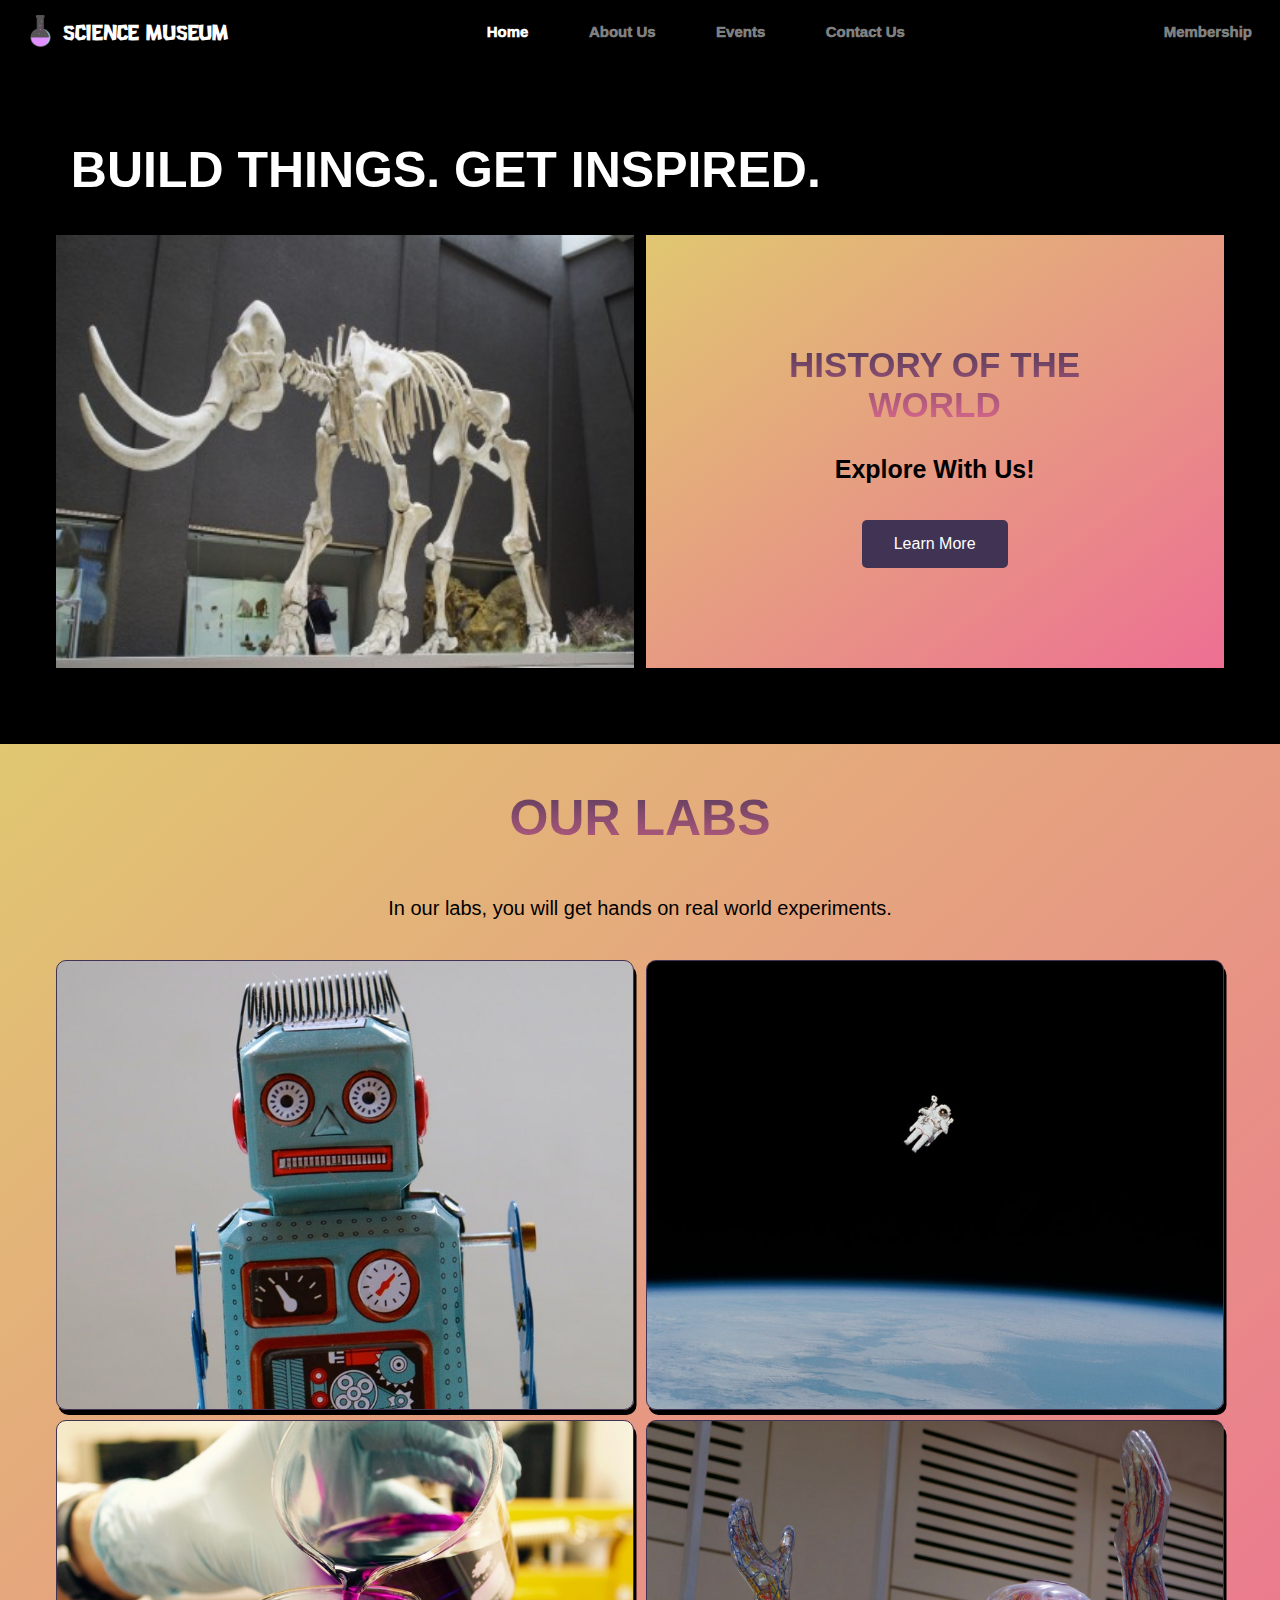
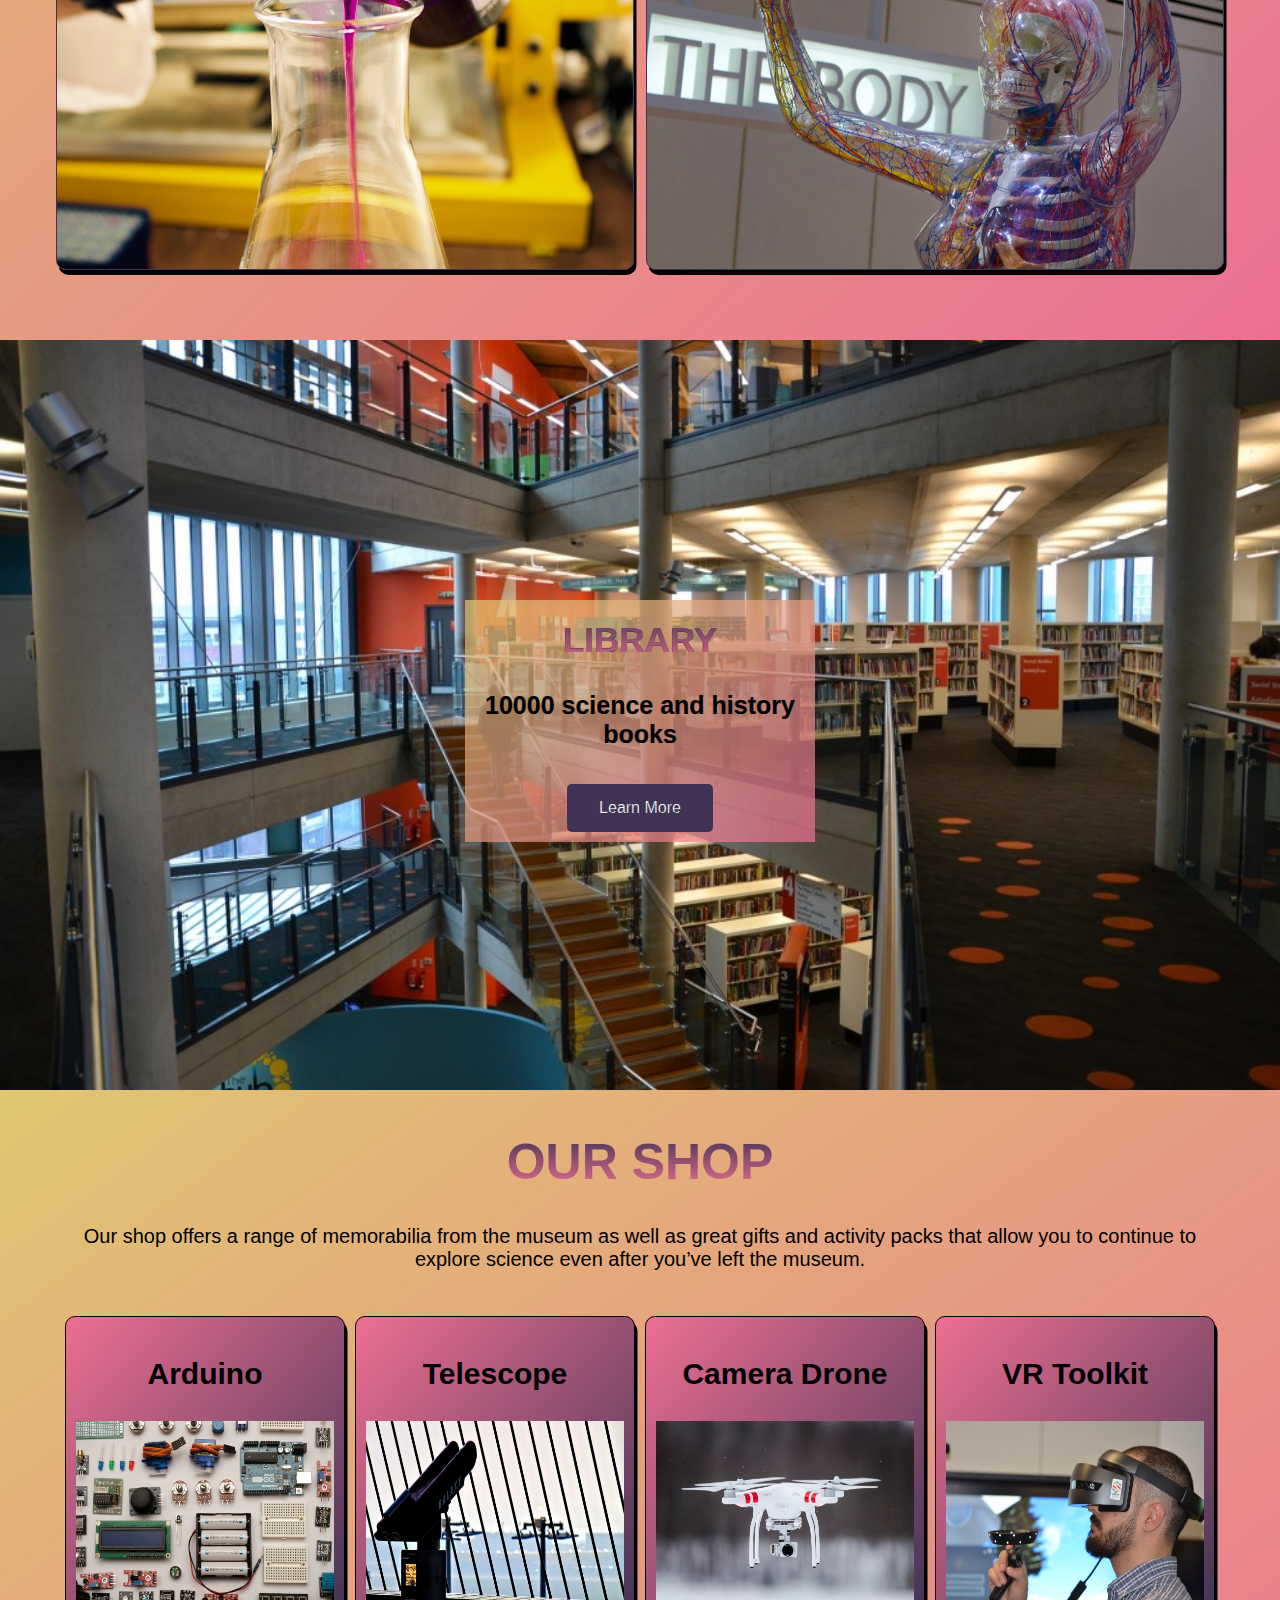
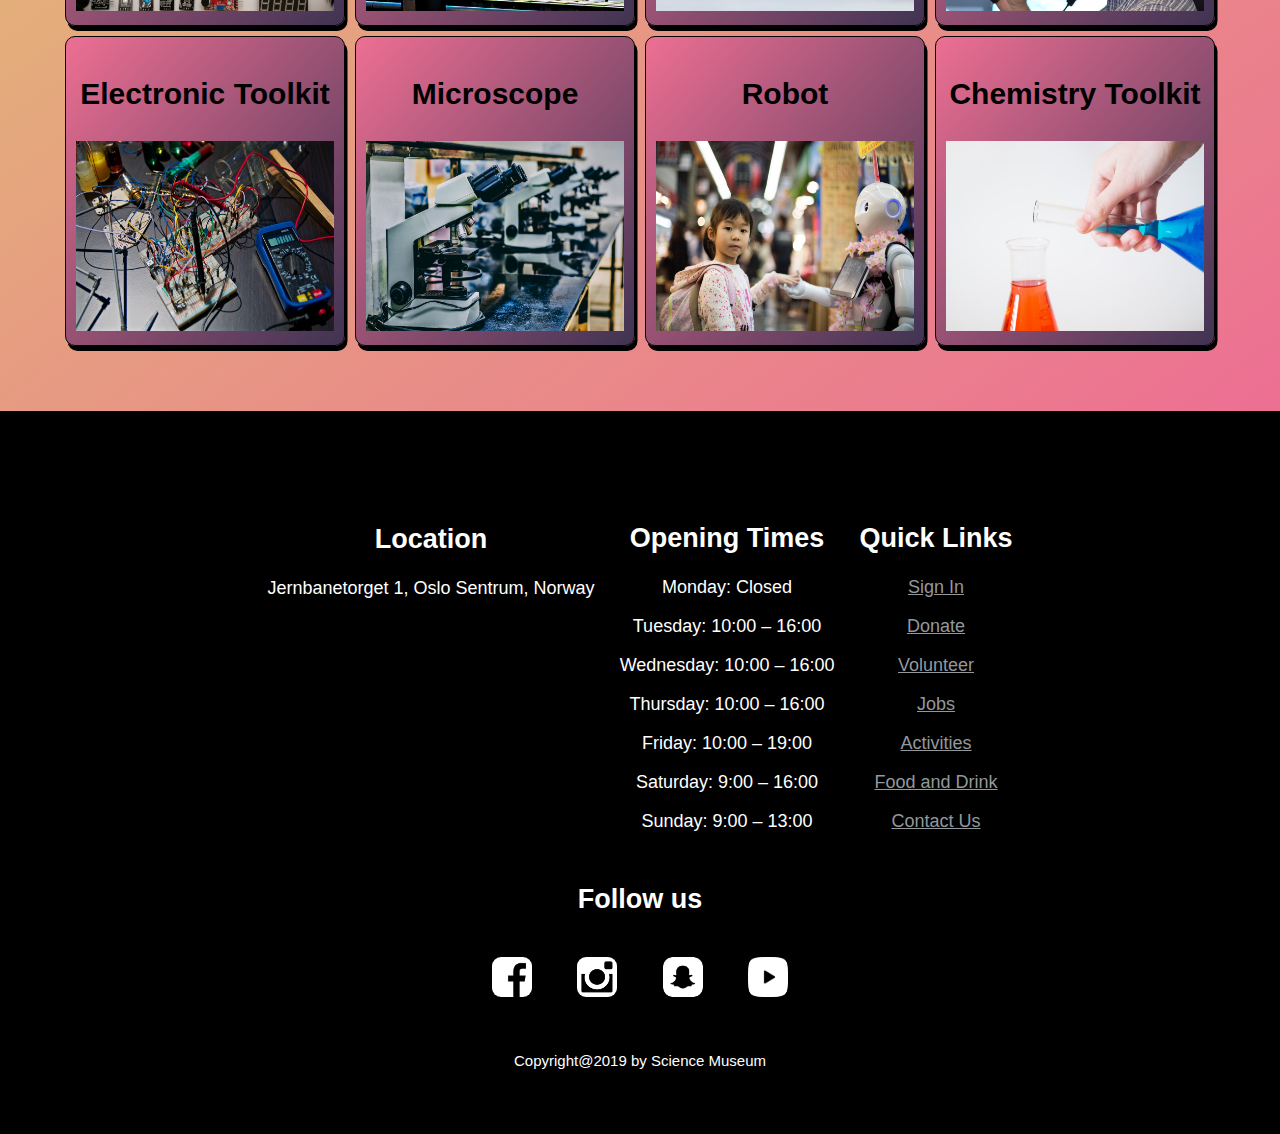
==== commit 6aecd106: "add hamburger navbar, fix content" ====
--- a/index.html
+++ b/index.html
@@ -3,7 +3,7 @@
 	<head>
 		<meta charset="UTF-8">
 		<meta name="viewport" content="width=device-width, initial-scale=1.0">
-		<meta name="keywords" content="Science Museum">
+		<meta name="keywords" content="science museum, science, mammoth, chemistry, robot, space, bumiology">
 		<meta name="description" content="this is the home webpage for the website of Science Museum">
 		<meta name="author" content="mohamed radwan">
 		<title>Science Museum</title>
@@ -11,9 +11,26 @@
 
 	</head>
 	<body>
+		<!-- Hamburger Nav -->
+		<nav class="navigation">
+			<a href="index.html" class="right-items">Science Museum <img src="img/graphics/logo.png"></a>
+			<div id="menuToggle">
+				<input type="checkbox" />
+				<span></span>
+				<span></span>
+				<span></span>
+				<ul id="menu">
+					<a href="#"><li>Home</li></a>
+					<a href="about.html"><li>About</li></a>
+					<a href="events.html"><li>Events</li></a>
+					<a href="contact.html"><li>Contact Us</li></a>
+					<a href="membership.html"><li>Membership</li></a>
+				</ul>
+			</div>
+		</nav>
 		<!-- Nav -->
 		<nav class="navbar">
-			<a href="#" class="left-items">Science Museum</a>
+			<a href="#" class="left-items">Science Museum <img src="img/graphics/logo.png"></a>
 			<a href="#" class="active_item">Home</a>
 			<a href="about.html">About Us</a>
 			<a href="events.html">Events</a>
@@ -29,7 +46,7 @@
 				</div>
 				<div class="flex-content">
 					<div class="left-top">
-						<img class="left-top-img" src="./img/pictures/mammoth.jpg"alt="mammoth"/>
+						<img class="left-top-img" src="./img/images/mammoth.jpg" alt="mammoth"/>
 					</div>
 					<div class="right-top">
 						<h1>History of the world</h1>
@@ -43,6 +60,7 @@
 			<div class="content-wrap">
 				<div class="main-content-middle-top">
 					<h1>OUR LABS</h1>
+					<p>In our labs, you will get hands on real world experiments.</p>
 				</div>
 				<div class="flex-content">
 					<div class="hover-top-left left-top">	
@@ -90,20 +108,22 @@
 		<section class="main-programs">
 			<div class="content-wrap">
 				<h1>OUR SHOP</h1>
+				<p>Our shop offers a range of memorabilia from the museum as well as great gifts and activity packs that allow you to continue to explore science even after you’ve left the museum.</p>
 				<div class="res-column">
 					<div class="columns">
 						<h3>Arduino</h3>
 						<a href="">
-							<div>
-							</div>
-
+							<div class="shop-img-text">
+								<p>Control your house Appliances. The toolkit comes with accompanying software.</p>
+							</div>
 							<img class="home_image" src="img/images/arduino.jpeg">
 						</a>
 					</div>
 					<div class="columns">
 						<h3>Telescope</h3>
-						<a href="">
-							<div>
+						<a href="">	
+							<div class="shop-img-text">
+								<p>Explore the universe with Celestron 127EQ PowerSeeker Telescope</p>
 							</div>
 							<img class="home_image" src="img/images/telescope.jpeg">
 						</a>
@@ -111,16 +131,17 @@
 					<div class="columns">
 						<h3>Camera Drone</h3>
 						<a href="">
-							<div>
-							</div>
-
+							<div class="shop-img-text">
+								<p>The best friend to join you in your trips and take you the best photos</p>
+							</div>
 							<img class="home_image" src="img/images/drone.jpeg">
 						</a>
 					</div>
 					<div class="columns">
 						<h3>VR Toolkit</h3>
 						<a href="">
-							<div>
+							<div class="shop-img-text">
+								<p>Explore the world of Virtual Reality. The toolkit comes with Space Junkies game.</p>
 							</div>
 							<img class="home_image" src="img/images/vr.jpeg">
 						</a>
@@ -128,25 +149,26 @@
 					<div class="columns">
 						<h3>Electronic Toolkit</h3>
 						<a href="">
-							<div>
-							</div>
-
+							<div class="shop-img-text">
+								<p>Build your electronic circuits from scratch</p>
+							</div>
 							<img class="home_image" src="img/images/electronic.jpeg">
 						</a>
 					</div>
 					<div class="columns">
 						<h3>Microscope</h3>
 						<a href="">
-							<div>
-							</div>
-
+							<div class="shop-img-text">
+								<p>Explore the world of Biology with RB30 microscope</p>
+							</div>
 							<img class="home_image" src="img/images/microscope.jpeg">
 						</a>
 					</div>
 					<div class="columns">
 						<h3>Robot</h3>
-						<a href="">
-							<div>
+						<a href="">	
+							<div class="shop-img-text">
+								<p>Child friendly robot helps you with study</p>
 							</div>
 							<img class="home_image" src="img/images/robot2.jpeg">
 						</a>
@@ -166,6 +188,31 @@
 		<!-- Footer  -->
 		<footer>
 			<div class="content-wrap">
+				<div class="inline-element">
+					<h2>Location</h2>
+					<p>Jernbanetorget 1, Oslo Sentrum, Norway</p>
+					<iframe src="https://www.google.com/maps/embed?pb=!1m18!1m12!1m3!1d2000.2902255871027!2d10.749207316095873!3d59.910730581866055!2m3!1f0!2f0!3f0!3m2!1i1024!2i768!4f13.1!3m3!1m2!1s0x46416e8a1a7b8c3d%3A0xc64b798e4a64a890!2sJernbanetorget+1%2C+0154+Oslo!5e0!3m2!1sen!2sno!4v1558263822819!5m2!1sen!2sno" width="230" height="210" frameborder="0" style="border:0" allowfullscreen></iframe>
+				</div>
+				<div class="inline-element">
+					<h2>Opening Times</h2>
+					<p>Monday: Closed<P>
+					<P>Tuesday: 10:00 – 16:00</p>
+					<p>Wednesday: 10:00 – 16:00</p>
+					<p>Thursday: 10:00 – 16:00</p>
+					<p>Friday: 10:00 – 19:00</p>
+					<p>Saturday: 9:00 – 16:00</p>
+					<p>Sunday: 9:00 – 13:00</p>
+				</div>	
+				<div class="inline-element">
+					<h2>Quick Links</h2>
+					<p><a href="">Sign In</a></p>
+					<p><a href="">Donate</a></p>
+					<p><a href="">Volunteer</a></p>
+					<p><a href="">Jobs</a></p>
+					<p><a href="">Activities</a></p>
+					<p><a href="">Food and Drink</a></p>
+					<p><a href="">Contact Us</a></p>
+				</div>
 				<h2>Follow us</h2>
 				<div class="contacts">
 					<a href="#"><img class="social_media" src="img/graphics/Social/flogo-RBG-Wht-1024.png"></a>
@@ -173,7 +220,7 @@
 					<a href="#"><img class="social_media" src="img/graphics/Social/snapchat.png"></a>
 					<a href="#"><img class="social_media" src="img/graphics/Social/youtube.png"></a>
 				</div>
-				<p class="copyright">Copyright@2019 by Re-Cycle</p>
+				<p class="copyright">Copyright@2019 by Science Museum</p>
 			</div>
 		</footer>
 	</body>
--- a/css/styles.css
+++ b/css/styles.css
@@ -31,12 +31,13 @@
 	--grey: #808080;
 }
 
+
 /* global */
 html {
 	box-sizing: border-box;
 }
 body {
-	font-family: "Helvetica";
+	font-family: "Helvetica", "Arial";
 	margin: 0;
 }
 *, *:before, *:after {
@@ -48,14 +49,6 @@
 a:hover {
 	color:#FFFFFF;
 	text-decoration: none;
-}
-.default_anchor{
-	color:#1314B8;
-}
-.default_anchor:hover{
-	text-decoration: none;
-	color:#1314B8;
-
 }
 .content-wrap {
 	max-width: 1200px;
@@ -63,14 +56,110 @@
 	padding: 10px 10px;
 }
 
-/* Nav */
+/* hamburger navbar */
+.navigation{
+	height:35px;
+	background:#000000;
+	margin:auto;
+	padding:3px;
+	position:fixed;
+	width:100%;
+}
+#menuToggle
+{
+	width:150px;
+	display: inline-block;
+	top: 50px;
+	left: 50px; 
+	z-index: 1;
+	-webkit-user-select: none;
+	user-select: none;
+}
+
+#menuToggle input
+{
+	display: block;
+	width: 40px;
+	height: 32px;
+	position: absolute;
+	top: -7px;
+	left: -5px; 
+	cursor: pointer;
+	opacity: 0; 
+	z-index: 2; 
+	-webkit-touch-callout: none;
+}
+
+#menuToggle span {
+	display: block;
+	width: 33px;
+	height: 4px;
+	margin-bottom: 5px;
+	position: relative;
+	background: #808080;
+	border-radius: 3px;
+	z-index: 1;
+	transform-origin: 4px 0px;
+	transition: transform 0.5s cubic-bezier(0.77,0.2,0.05,1.0),
+	background 0.5s cubic-bezier(0.77,0.2,0.05,1.0),
+	opacity 0.55s ease;
+}
+
+#menuToggle span:first-child {
+	transform-origin: 0% 0%;
+}
+
+#menuToggle span:nth-last-child(2) {
+	transform-origin: 0% 100%;
+}
+
+#menuToggle input:checked ~ span {
+	opacity: 1;
+	transform: rotate(45deg) translate(-2px, -1px);
+	background: #232323;
+}
+
+#menuToggle input:checked ~ span:nth-last-child(3) {
+	opacity: 0;
+	transform: rotate(0deg) scale(0.2, 0.2);
+}
+
+#menuToggle input:checked ~ span:nth-last-child(2) {
+	transform: rotate(-45deg) translate(0, -1px);
+}
+
+#menu{
+	position: absolute;
+	width: 300px;
+	margin: -100px 0 0 -50px;
+	padding: 50px;
+	padding-top: 125px;
+	background: #000000;
+	list-style-type: none;
+	-webkit-font-smoothing: antialiased; 
+	transform-origin: 0% 0%;
+	transform: translate(-100%, 0);
+	transition: transform 0.5s cubic-bezier(0.77,0.2,0.05,1.0);
+}
+
+#menu li{
+	padding: 10px 0;
+	font-size: 22px;
+}
+
+#menuToggle input:checked ~ ul
+{
+	transform: none;
+}
+
+/* Navbar */
 .navbar  {
 	text-align: center;
 	position: fixed;
 	width: 100%;
-	height:80px;
+	height:60px;
 	background:#000000;
-	padding:8px;
+	padding:0px;
 }
 .navbar a {
 	display: inline-block;
@@ -82,7 +171,7 @@
 	font-size:15px;
 	margin:8px;
 }
-.navbar .right-items {
+.right-items {
 	text-align:right;
 	float:right;
 	color:#808080;
@@ -95,24 +184,22 @@
 	font-family:"science-project";
 	font-size:20px;
 }
+.navigation .right-items {
+	font-family:"science-project";
+	font-size:20px;
+	text-decoration:none;
+	color:#FFFFFF;
+}
+.navbar a img, .navigation a img {
+	height:35px;
+	width:25px;
+	float:left;
+	margin-right:10px;
+	margin-top:-10px;
+}
 .navbar a:hover, .navbar .active_item{
 	color:#FFFFFF;
 }
-
-
-/* color palette
-#ED6F93 - purple
-#72E2A1 - Light Green 
-#E0C771 - Yellow
-#D09C7A - Dark Yellow
-#839977 - Dark Green
-#403353 - Violet
-#FFFFFF - White
-#000000 - Black
-#808080 - Gray
- */
-
-
 
 /* main-welcome section */
 .main-welcome{
@@ -153,7 +240,7 @@
 	padding:15px;
 	font-size:50px;
 	margin:0px;
-	font-family:Helvetica;
+	font-family:Helvetica, Arial;
 	font-weight:bold;
 	padding-bottom:30px;
 
@@ -161,10 +248,10 @@
 .top-top h1 {
 	color:#FFFFFF;	
 }
-.main-welcome .content-wrap .top-top h2, .main-welcome .content-wrap .right-top h2, .main-content-bottom .content-wrap .img-banner h2, .hover-text h2 {
+.main-welcome .content-wrap .top-top h2, .main-welcome .content-wrap .right-top h2, .main-content-bottom .content-wrap .img-banner h2, .hover-text h2, .main-body h2 {
 	font-size:25px;
 	text-align:center;
-	font-family:Helvetica;
+	font-family:Helvetica, Arial;
 	font-weight:bold;
 	padding-bottom:15px;
 }
@@ -287,13 +374,13 @@
 
 /* header and footer */
 header, footer {
-	background:#000000;
-	color:#586063;
+	background:var(--black);
 	font-size: 18px;
 	text-align:center;
 }
 footer h2{
-	color:#FFFFFF;
+	color:var(--white);
+	padding-top:30px;
 }
 header {
 	padding-top: 30px;
@@ -304,6 +391,15 @@
 .contacts a {
 	padding: 10px;
 	display: inline-block;
+}
+.inline-element {
+	display:inline-block;
+	max-height:200px;
+	margin-top:0;
+	margin:10px;
+}
+.inline-element p{
+	color:var(--white)
 }
 .social_media{
 	height:40px;
@@ -312,13 +408,13 @@
 	margin:10px;
 }
 .social_media:hover{
-	background:#ED6F93;
-	border:1px solid #ED6F93;
+	background:var(--purple);
+	border:1px solid var(--purple);
 }
 .copyright{
 	font-size:15px;
 	padding-top:15px;
-	color:#FFFFFF;
+	color:var(--white);
 }
 
 /* main body */
@@ -327,17 +423,15 @@
 	text-decoration:none;
 }
 .columns a {
-	color:#000000;
+	color:var(--black);
 	text-decoration:none;
 }
 .columns h3{
-	color:#000000;
+	color:var(--black);
 	font-size:30px;
 }
-#set_space_about_us{
-	margin-top:100px;
-}
-.main-programs .content-wrap p{
+.main-programs  p, .main-content-middle p{
+	padding-bottom:20px;
 	font-size:20px;
 }
 .home_image {
@@ -349,8 +443,8 @@
 	min-height:190px;
 	width:100%;
 }
-.columns:hover .home_image{
-	display:none;	
+.columns:hover .home_image {
+	display:none;
 }
 .columns:hover .shop-img-text {
 	display:inline;
@@ -368,7 +462,6 @@
 	border-radius:10px;
 	border:1px solid #000000;
 }
-/* Adjusting the heights of all the divs. References:https://stackoverflow.com/questions/29587980/responsive-equal-height-columns-in-rows-with-css3-html5-only */
 .res-column{
 	display: flex;
 	-webkit-flex-wrap: wrap;
@@ -387,6 +480,12 @@
 	padding:10px;
 	padding-top:120px;
 	padding-bottom:50px;
+}
+#padding-top{
+	padding-top:120px;	
+}
+.main-body h2{
+	padding:20px;
 }
 .main-body input, .main-body textarea, .main-body select {
 	padding: 15px 15px;
@@ -421,7 +520,9 @@
 	margin: auto;
 	text-align:left;
 }
-
+.terms {
+	color:var(--black);
+}
 .main-body input[type="text"]:hover, .main-body textarea:hover {
 	border:2px solid var(--purple);
 }
@@ -441,9 +542,15 @@
 .main-body input:focus:-moz-placeholder { 
 	color:transparent; 
 }
+.main-body form {
+	padding-top:20px;
+}
 
 /* Media queries */
 @media (max-width: 600px){
+	.navbar {
+		display:none
+	}
 	.main-body input, .main-body textarea {
 		width: 90%;
 	}
@@ -471,6 +578,9 @@
 	}
 }
 @media (min-width:601px) and (max-width:1100px) {
+	.navbar{
+		display:none;
+	}
 	.main-welcome .content-wrap .flex-content .right-top,.main-welcome .content-wrap .flex-content .left-top {
 		flex:1;
 	}	
@@ -482,10 +592,11 @@
 	.main-body input, .main-body textarea {
 		width: 70%;
 	}
-	.main_background{
-	}
 }
 @media (min-width:1101px){
+	.navigation {
+		display:none;
+	}
 	.main-welcome .content-wrap .flex-content .right-top {
 		padding:100px;
 	}
@@ -495,4 +606,5 @@
 	.three-column{
 		display: flex;
 	}
-} 
+}
+/* Ref: https://codepen.io/erikterwan/pen/EVzeRP */
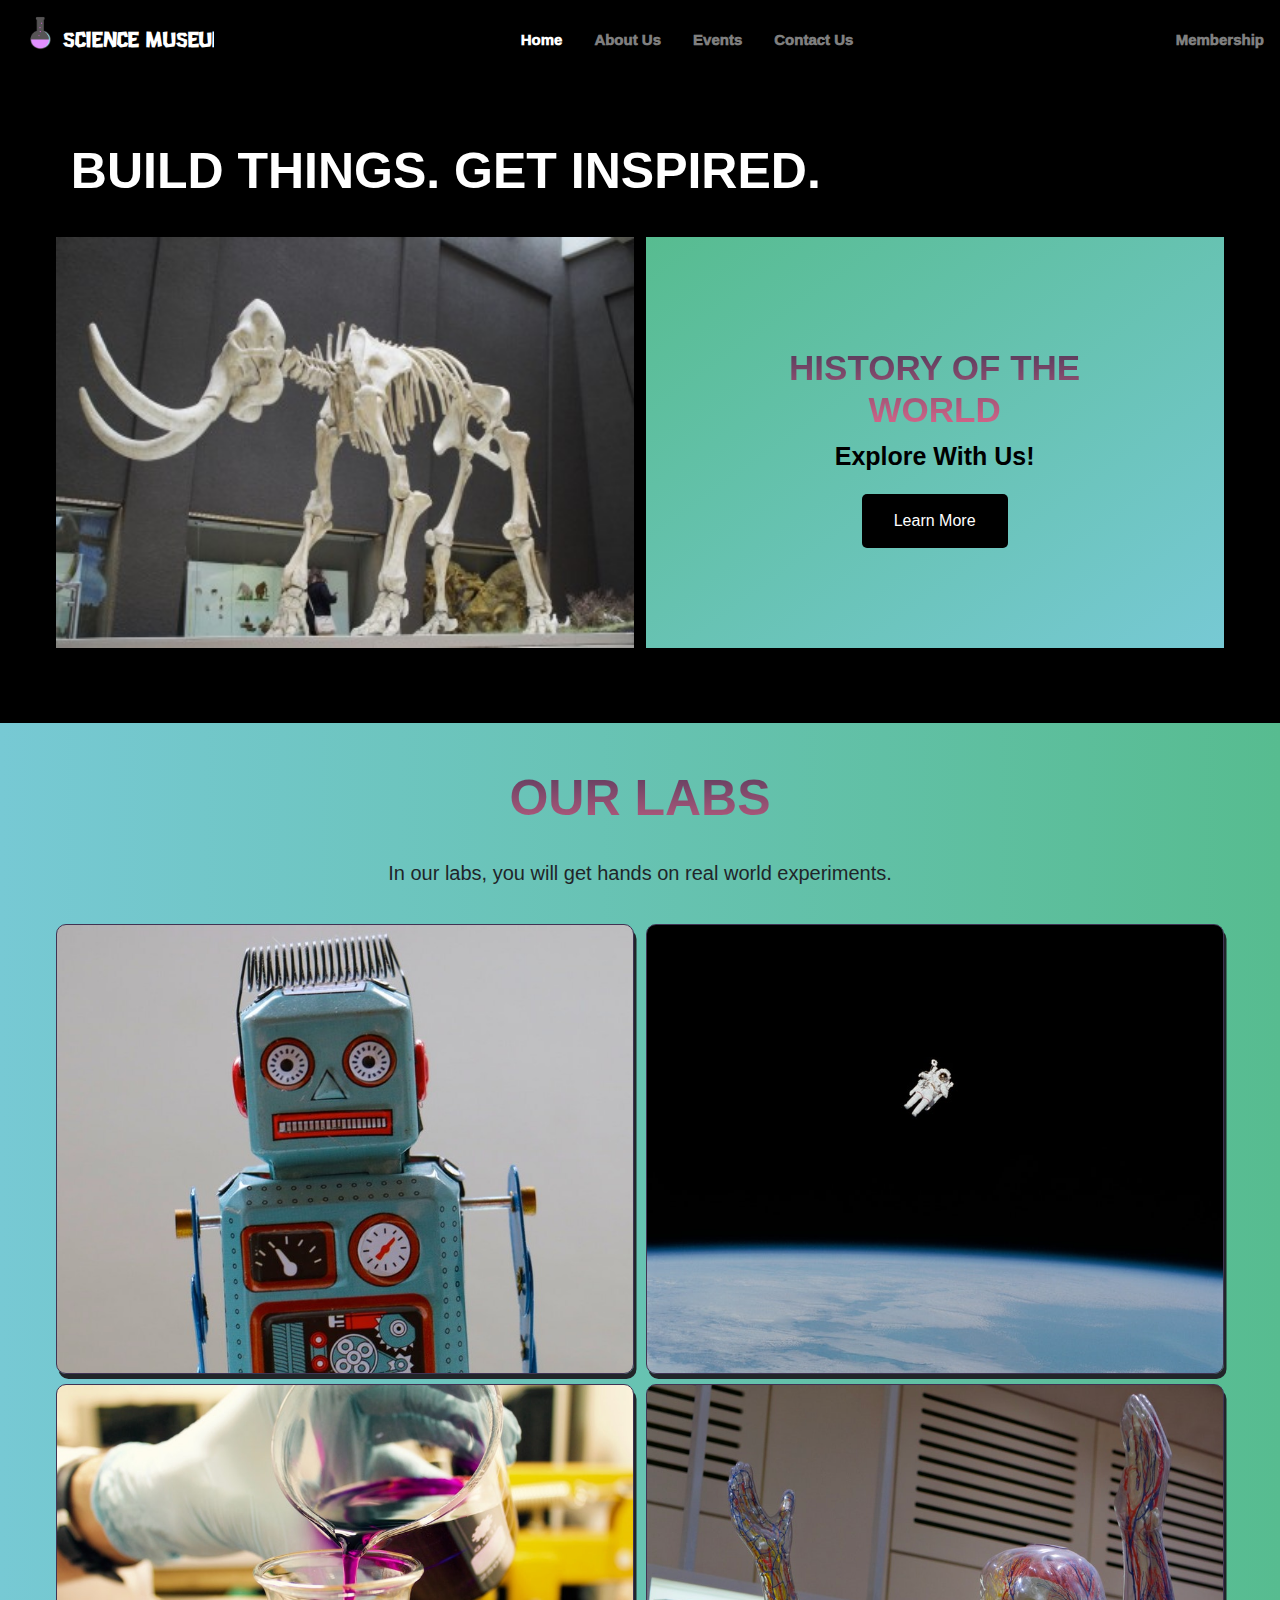
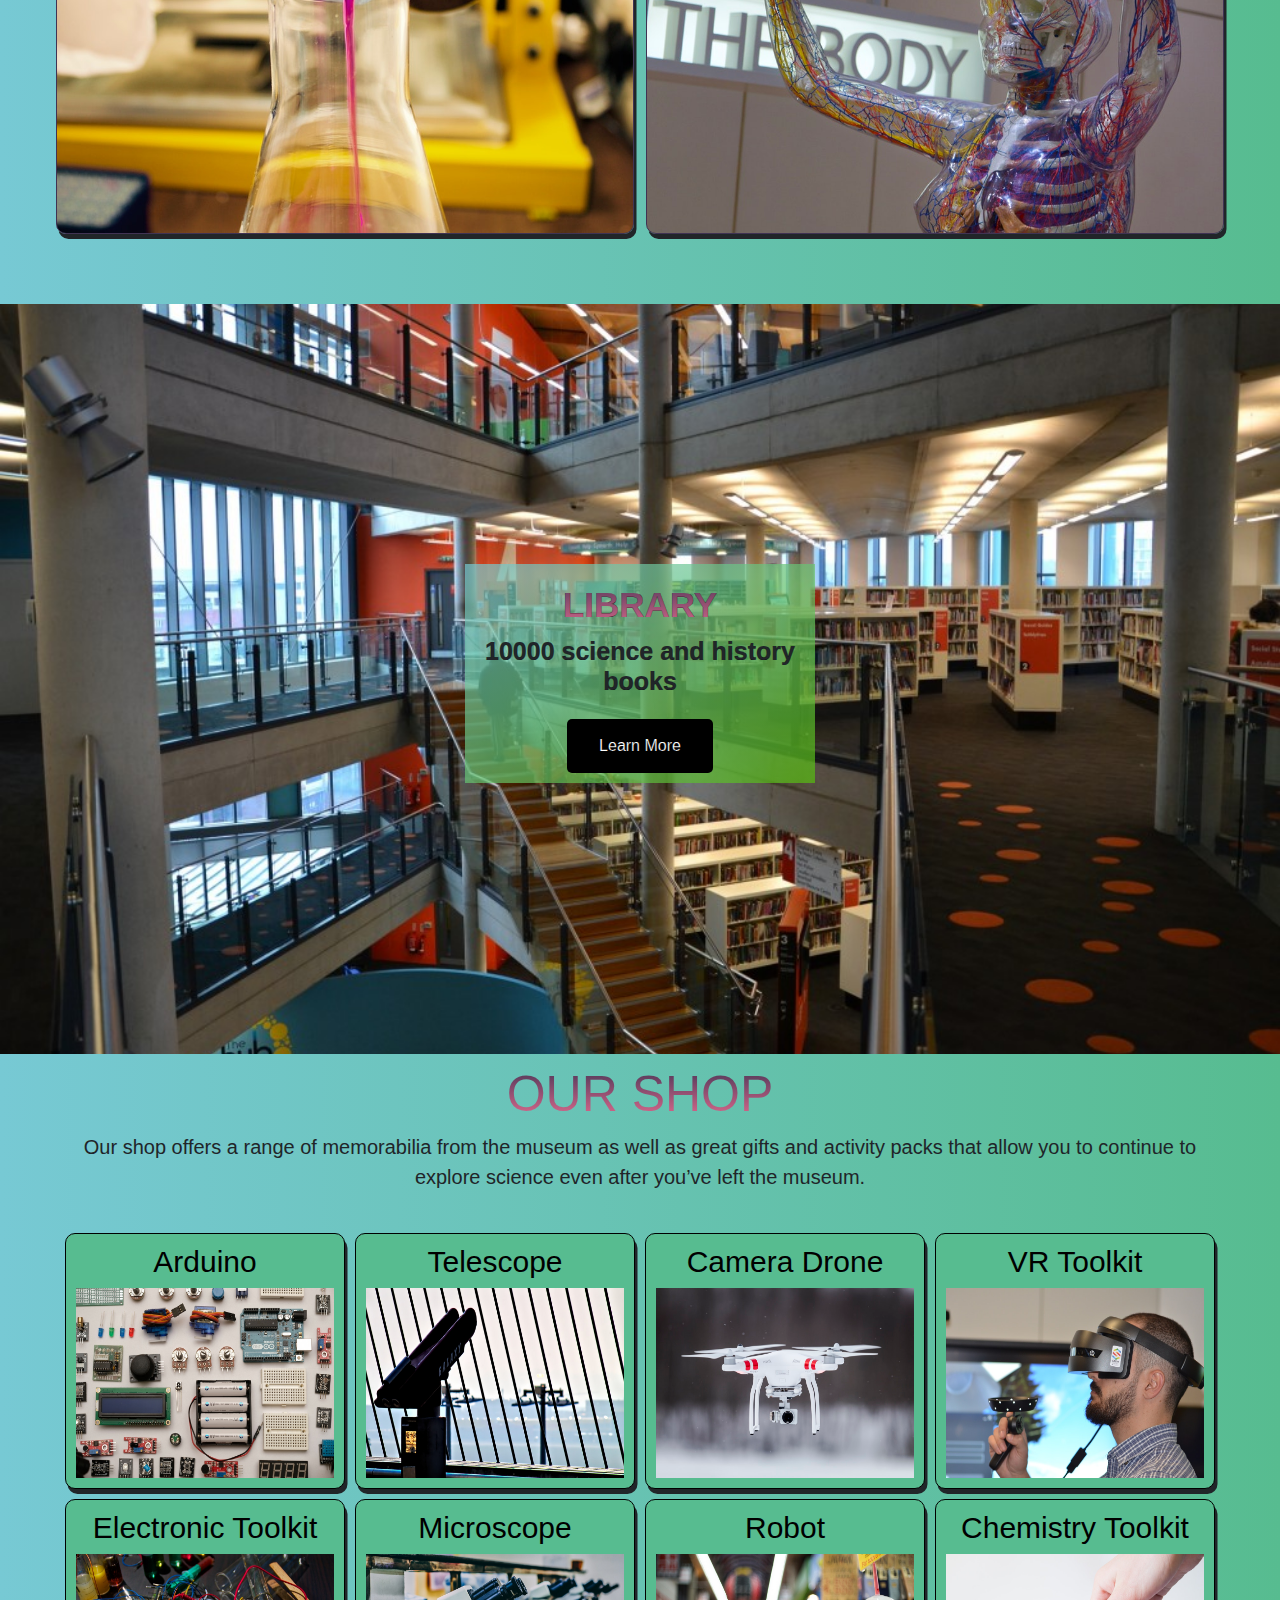
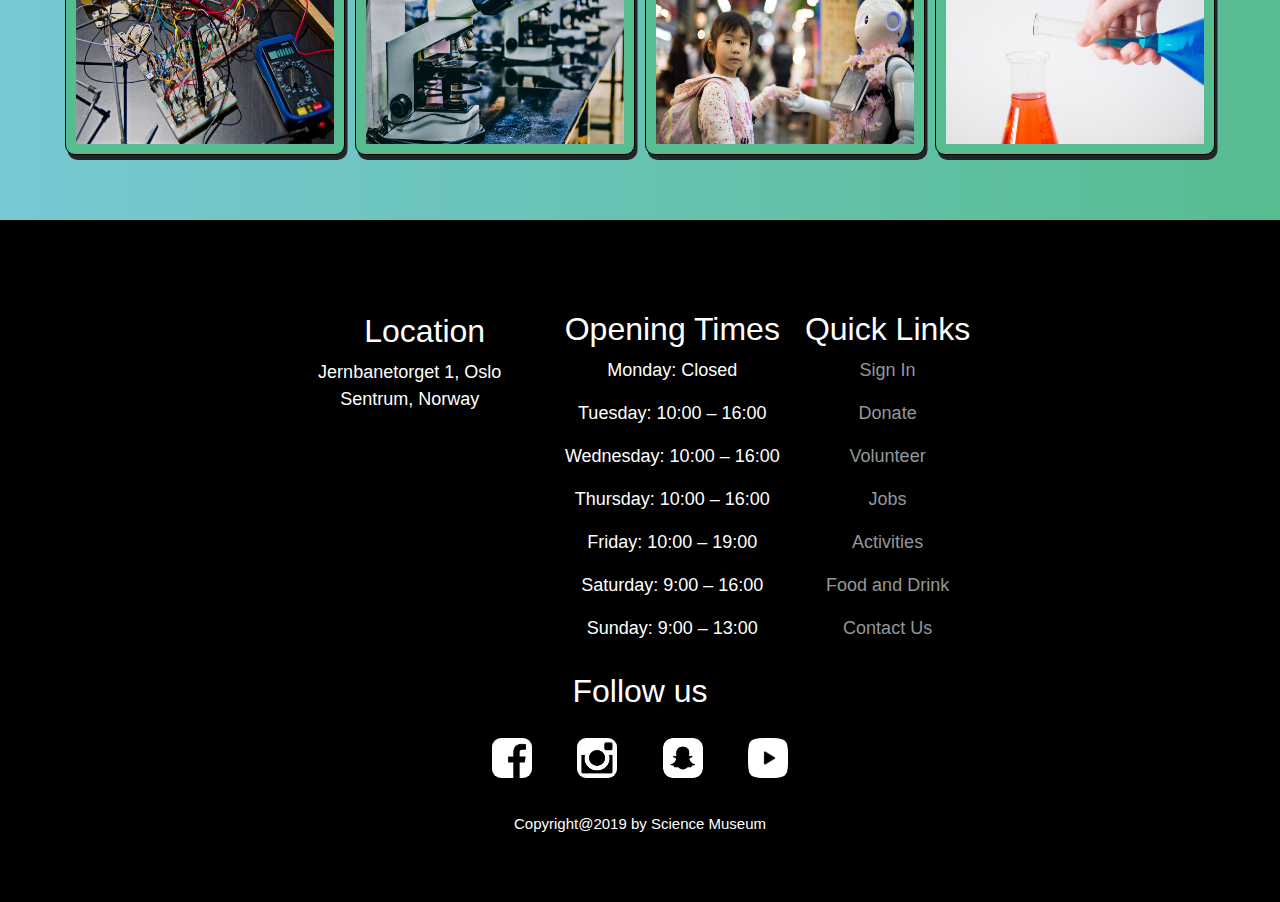
==== commit b52e60b2: "fix colors, add bootstrap" ====
--- a/index.html
+++ b/index.html
@@ -7,36 +7,36 @@
 		<meta name="description" content="this is the home webpage for the website of Science Museum">
 		<meta name="author" content="mohamed radwan">
 		<title>Science Museum</title>
+		<link rel="stylesheet" href="https://stackpath.bootstrapcdn.com/bootstrap/4.3.1/css/bootstrap.min.css">
 		<link rel="stylesheet" href="css/styles.css">
-
+		<link rel="stylesheet" href="https://use.fontawesome.com/releases/v5.8.1/css/all.css" integrity="sha384-50oBUHEmvpQ+1lW4y57PTFmhCaXp0ML5d60M1M7uH2+nqUivzIebhndOJK28anvf" crossorigin="anonymous">
 	</head>
 	<body>
-		<!-- Hamburger Nav -->
-		<nav class="navigation">
-			<a href="index.html" class="right-items">Science Museum <img src="img/graphics/logo.png"></a>
-			<div id="menuToggle">
-				<input type="checkbox" />
-				<span></span>
-				<span></span>
-				<span></span>
-				<ul id="menu">
-					<a href="#"><li>Home</li></a>
-					<a href="about.html"><li>About</li></a>
-					<a href="events.html"><li>Events</li></a>
-					<a href="contact.html"><li>Contact Us</li></a>
-					<a href="membership.html"><li>Membership</li></a>
+		<nav class="navbar navbar-dark navbar-expand-md justify-content-center">
+			<a href="#" class="navbar-brand mr-0 left-items"><img src="img/graphics/logo.png">Science Museum</a>
+			<button class="navbar-toggler ml-1" type="button" data-toggle="collapse" data-target="#collapsingNavbar2">
+				<span class="navbar-toggler-icon"></span>
+			</button>
+			<div class="navbar-collapse collapse justify-content-between align-items-center w-100" id="collapsingNavbar2">
+				<ul class="navbar-nav mx-auto text-center">
+					<li class="nav-item active">
+						<a class="nav-link" href="#">Home</a>
+					</li>
+					<li class="nav-item">
+						<a class="nav-link" href="about.html">About Us</a>
+					</li>
+					<li class="nav-item">
+						<a class="nav-link" href="events.html">Events</a>
+					</li>
+					<li class="nav-item">
+						<a class="nav-link" href="contact.html">Contact Us</a>
+					</li>
 				</ul>
-			</div>
+				<ul class="nav navbar-nav flex-row justify-content-center flex-nowrap">
+					<li class="nav-item"><a class="nav-link" href="">Membership</a> </li>
+				</ul>
 		</nav>
-		<!-- Nav -->
-		<nav class="navbar">
-			<a href="#" class="left-items">Science Museum <img src="img/graphics/logo.png"></a>
-			<a href="#" class="active_item">Home</a>
-			<a href="about.html">About Us</a>
-			<a href="events.html">Events</a>
-			<a href="contact.html">Contact Us</a>
-			<a class="right-items" href="membership.html">Membership</a>
-		</nav>
+		
 		<main>
 		<!-- Main Body-->
 		<section class="main-welcome">
@@ -166,7 +166,7 @@
 					</div>
 					<div class="columns">
 						<h3>Robot</h3>
-						<a href="">	
+						<a href="">
 							<div class="shop-img-text">
 								<p>Child friendly robot helps you with study</p>
 							</div>
@@ -190,8 +190,8 @@
 			<div class="content-wrap">
 				<div class="inline-element">
 					<h2>Location</h2>
-					<p>Jernbanetorget 1, Oslo Sentrum, Norway</p>
-					<iframe src="https://www.google.com/maps/embed?pb=!1m18!1m12!1m3!1d2000.2902255871027!2d10.749207316095873!3d59.910730581866055!2m3!1f0!2f0!3f0!3m2!1i1024!2i768!4f13.1!3m3!1m2!1s0x46416e8a1a7b8c3d%3A0xc64b798e4a64a890!2sJernbanetorget+1%2C+0154+Oslo!5e0!3m2!1sen!2sno!4v1558263822819!5m2!1sen!2sno" width="230" height="210" frameborder="0" style="border:0" allowfullscreen></iframe>
+					<p class="para-address">Jernbanetorget 1, Oslo Sentrum, Norway</p>
+					<iframe src="https://www.google.com/maps/embed?pb=!1m18!1m12!1m3!1d2000.2902255871027!2d10.749207316095873!3d59.910730581866055!2m3!1f0!2f0!3f0!3m2!1i1024!2i768!4f13.1!3m3!1m2!1s0x46416e8a1a7b8c3d%3A0xc64b798e4a64a890!2sJernbanetorget+1%2C+0154+Oslo!5e0!3m2!1sen!2sno!4v1558263822819!5m2!1sen!2sno" width="230" height="205" frameborder="0" style="border:0" allowfullscreen></iframe>
 				</div>
 				<div class="inline-element">
 					<h2>Opening Times</h2>
@@ -223,5 +223,8 @@
 				<p class="copyright">Copyright@2019 by Science Museum</p>
 			</div>
 		</footer>
+		<script src="https://stackpath.bootstrapcdn.com/bootstrap/4.3.1/js/bootstrap.min.js"></script>
+		<script src="https://ajax.googleapis.com/ajax/libs/jquery/3.3.1/jquery.min.js"></script>
+		<script src="https://stackpath.bootstrapcdn.com/bootstrap/4.3.1/js/bootstrap.bundle.min.js"></script>
 	</body>
 </html>
--- a/css/styles.css
+++ b/css/styles.css
@@ -20,15 +20,20 @@
 :root {
 	--yellow-transparent: rgba(224, 199, 113,0.7);
 	--pink-transparent: rgba(237, 111, 147, 0.7);	
-	--purple: #ED6F93;
+	--purple: #F1597A;
 	--lightGreen: #72E2A1;
 	--yellow: #E0C771;
 	--darkYellow: #D09C7A;
 	--darkGreen: #839977;
-	--violet: #403353;
+	--violet: #B44292;
 	--white: #FFFFFF;
 	--black: #000000; 
 	--grey: #808080;
+	--green:#57BC90;
+	--blue:#77C9D4;
+	--light-blue:rgba(119,201,212,0.7);
+	--light-green:rgba(87,188,14,0.7);
+
 }
 
 
@@ -54,102 +59,6 @@
 	max-width: 1200px;
 	margin: 0 auto;
 	padding: 10px 10px;
-}
-
-/* hamburger navbar */
-.navigation{
-	height:35px;
-	background:#000000;
-	margin:auto;
-	padding:3px;
-	position:fixed;
-	width:100%;
-}
-#menuToggle
-{
-	width:150px;
-	display: inline-block;
-	top: 50px;
-	left: 50px; 
-	z-index: 1;
-	-webkit-user-select: none;
-	user-select: none;
-}
-
-#menuToggle input
-{
-	display: block;
-	width: 40px;
-	height: 32px;
-	position: absolute;
-	top: -7px;
-	left: -5px; 
-	cursor: pointer;
-	opacity: 0; 
-	z-index: 2; 
-	-webkit-touch-callout: none;
-}
-
-#menuToggle span {
-	display: block;
-	width: 33px;
-	height: 4px;
-	margin-bottom: 5px;
-	position: relative;
-	background: #808080;
-	border-radius: 3px;
-	z-index: 1;
-	transform-origin: 4px 0px;
-	transition: transform 0.5s cubic-bezier(0.77,0.2,0.05,1.0),
-	background 0.5s cubic-bezier(0.77,0.2,0.05,1.0),
-	opacity 0.55s ease;
-}
-
-#menuToggle span:first-child {
-	transform-origin: 0% 0%;
-}
-
-#menuToggle span:nth-last-child(2) {
-	transform-origin: 0% 100%;
-}
-
-#menuToggle input:checked ~ span {
-	opacity: 1;
-	transform: rotate(45deg) translate(-2px, -1px);
-	background: #232323;
-}
-
-#menuToggle input:checked ~ span:nth-last-child(3) {
-	opacity: 0;
-	transform: rotate(0deg) scale(0.2, 0.2);
-}
-
-#menuToggle input:checked ~ span:nth-last-child(2) {
-	transform: rotate(-45deg) translate(0, -1px);
-}
-
-#menu{
-	position: absolute;
-	width: 300px;
-	margin: -100px 0 0 -50px;
-	padding: 50px;
-	padding-top: 125px;
-	background: #000000;
-	list-style-type: none;
-	-webkit-font-smoothing: antialiased; 
-	transform-origin: 0% 0%;
-	transform: translate(-100%, 0);
-	transition: transform 0.5s cubic-bezier(0.77,0.2,0.05,1.0);
-}
-
-#menu li{
-	padding: 10px 0;
-	font-size: 22px;
-}
-
-#menuToggle input:checked ~ ul
-{
-	transform: none;
 }
 
 /* Navbar */
@@ -157,9 +66,12 @@
 	text-align: center;
 	position: fixed;
 	width: 100%;
-	height:60px;
+	height:80px;
 	background:#000000;
 	padding:0px;
+}
+.navbar-collapse {
+	background:#000000;
 }
 .navbar a {
 	display: inline-block;
@@ -222,14 +134,13 @@
 	width:99%;
 }
 .left-top {
-	background:linear-gradient(to bottom right , #E0C771, #ED6F93);
 	width:49%;
 	float:left;
 	margin:0.49%;
 	margin-top:0;
 }
 .right-top {
-	background:linear-gradient(to bottom right , #E0C771, #ED6F93);
+	background:linear-gradient(to bottom right , var(--green), var(--blue));
 	width:49%;
 	float:right;
 	margin:0.49%;
@@ -278,7 +189,7 @@
 	-webkit-text-fill-color: transparent;
 }
 button {
-	background-color: #403353;
+	background-color: var(--black);
 	border: none;
 	color: white;
 	padding: 15px 32px;
@@ -289,13 +200,13 @@
 	border-radius:5px;	
 }
 button:hover {
-	background-color:#ED6F93;
+	background-color:var(--white);
 	color:#000000;
 }
 
 /* main-content-middle section */
 .main-content-middle, .main-programs {
-	background: linear-gradient(to bottom right , #E0C771, #ED6F93);
+	background: linear-gradient(to right, var(--blue),var(--green));
 	padding-bottom:50px;
 	text-align:center;
 }
@@ -338,20 +249,36 @@
 .hover-text {
 	text-align:center;
 	display:none;
-	padding:20px;
-}
-.hover-top-left:hover, .hover-bottom-left:hover, .hover-bottom-right:hover, .hover-top-right:hover {
-	background:linear-gradient(to bottom right , #E0C771, #ED6F93);
-	transform: rotateY(180deg);
-	transition: transform 500ms linear;
+	min-height:450px;
+	padding:50px;
+	border-radius:10px;
+	box-shadow: 2.5px 5px;
+}
+.hover-top-left:hover {
+	background:url(../img/images/robot3.jpeg) no-repeat center center;
 	box-shadow: 0px 0px;
 }
+.hover-bottom-left:hover {
+	background:url(../img/images/chemistry.jpeg) no-repeat center center;
+	box-shadow: 0px 0px;
+}
+
+.hover-bottom-right:hover {
+	background:url(../img/images/anatomy.jpeg) no-repeat center center;
+	box-shadow: 0px 0px;
+}
+.hover-top-right:hover {
+	background:url(../img/images/space.jpeg) no-repeat center center;
+	box-shadow: 0px 0px;
+}
 .hover-top-left:hover .hover-text, .hover-bottom-left:hover .hover-text, .hover-bottom-right:hover .hover-text, .hover-top-right:hover .hover-text {	
-	opacity:1;
+	opacity:0.7;
 	display:block;
-	transform: rotateY(180deg);
-}
-
+	background:var(--white);
+}
+.hover-text button:hover {
+	background:var(--blue);
+}
 /* main-content-bottom section */
 .main-content-bottom {
 	min-height:750px;
@@ -363,7 +290,7 @@
 	background-size: cover;
 }
 .img-banner {
-	background:linear-gradient(to bottom right , var(--yellow-transparent), var(--pink-transparent));
+	background:linear-gradient(to bottom right , var(--light-blue), var(--light-green));
 	max-width:350px;
 	padding:10px;
 	margin:auto;
@@ -387,6 +314,9 @@
 }
 footer .content-wrap{
 	padding:50px;
+}
+.para-address {
+	max-width:200px;
 }
 .contacts a {
 	padding: 10px;
@@ -408,8 +338,8 @@
 	margin:10px;
 }
 .social_media:hover{
-	background:var(--purple);
-	border:1px solid var(--purple);
+	background:var(--blue);
+	border:1px solid var(--blue);
 }
 .copyright{
 	font-size:15px;
@@ -444,14 +374,13 @@
 	width:100%;
 }
 .columns:hover .home_image {
-	display:none;
-}
-.columns:hover .shop-img-text {
-	display:inline;
-	padding:70px;
+	opacity:0.7;
+}
+.columns:hover h3{
+	color:var(--white);
 }
 .columns{
-	background:linear-gradient(to bottom right , #ED6F93, #403353);	
+	background: var(--green);
 	box-shadow: 2.5px 5px;
 	padding:10px;
 	max-height: 700px;
@@ -472,7 +401,7 @@
 
 }
 .main-body {
-	background:linear-gradient(to bottom right , #E0C771, #ED6F93);
+	background:linear-gradient(to right, var(--blue),var(--green));
 }
 .main-body .content-wrap {
 	opacity:1.0;
@@ -491,7 +420,7 @@
 	padding: 15px 15px;
 	margin: auto;
 	margin-bottom:10px;
-	border: 2px solid var(--violet);
+	border: 2px solid var(--blue);
 	font-size: 15px;
 	border-radius: 5px;
 	color:#000000;
@@ -524,16 +453,16 @@
 	color:var(--black);
 }
 .main-body input[type="text"]:hover, .main-body textarea:hover {
-	border:2px solid var(--purple);
+	border:2px solid var(--violet);
 }
 .main-body [type="submit"] {
 	background:var(--black);
 	color: var(--white);
 	font-size: 20px;
-	border:2px solid var(-violet);
+	border:2px solid var(--blue);
 }
 .main-body [type="submit"]:active, .main-body [type="submit"]:hover {
-	border: 2px solid var(--purple);
+	border: 2px solid var(--violet);
 }
 
 .main-body input:focus::-webkit-input-placeholder { 
@@ -548,9 +477,6 @@
 
 /* Media queries */
 @media (max-width: 600px){
-	.navbar {
-		display:none
-	}
 	.main-body input, .main-body textarea {
 		width: 90%;
 	}
@@ -578,9 +504,6 @@
 	}
 }
 @media (min-width:601px) and (max-width:1100px) {
-	.navbar{
-		display:none;
-	}
 	.main-welcome .content-wrap .flex-content .right-top,.main-welcome .content-wrap .flex-content .left-top {
 		flex:1;
 	}	
@@ -594,9 +517,6 @@
 	}
 }
 @media (min-width:1101px){
-	.navigation {
-		display:none;
-	}
 	.main-welcome .content-wrap .flex-content .right-top {
 		padding:100px;
 	}
